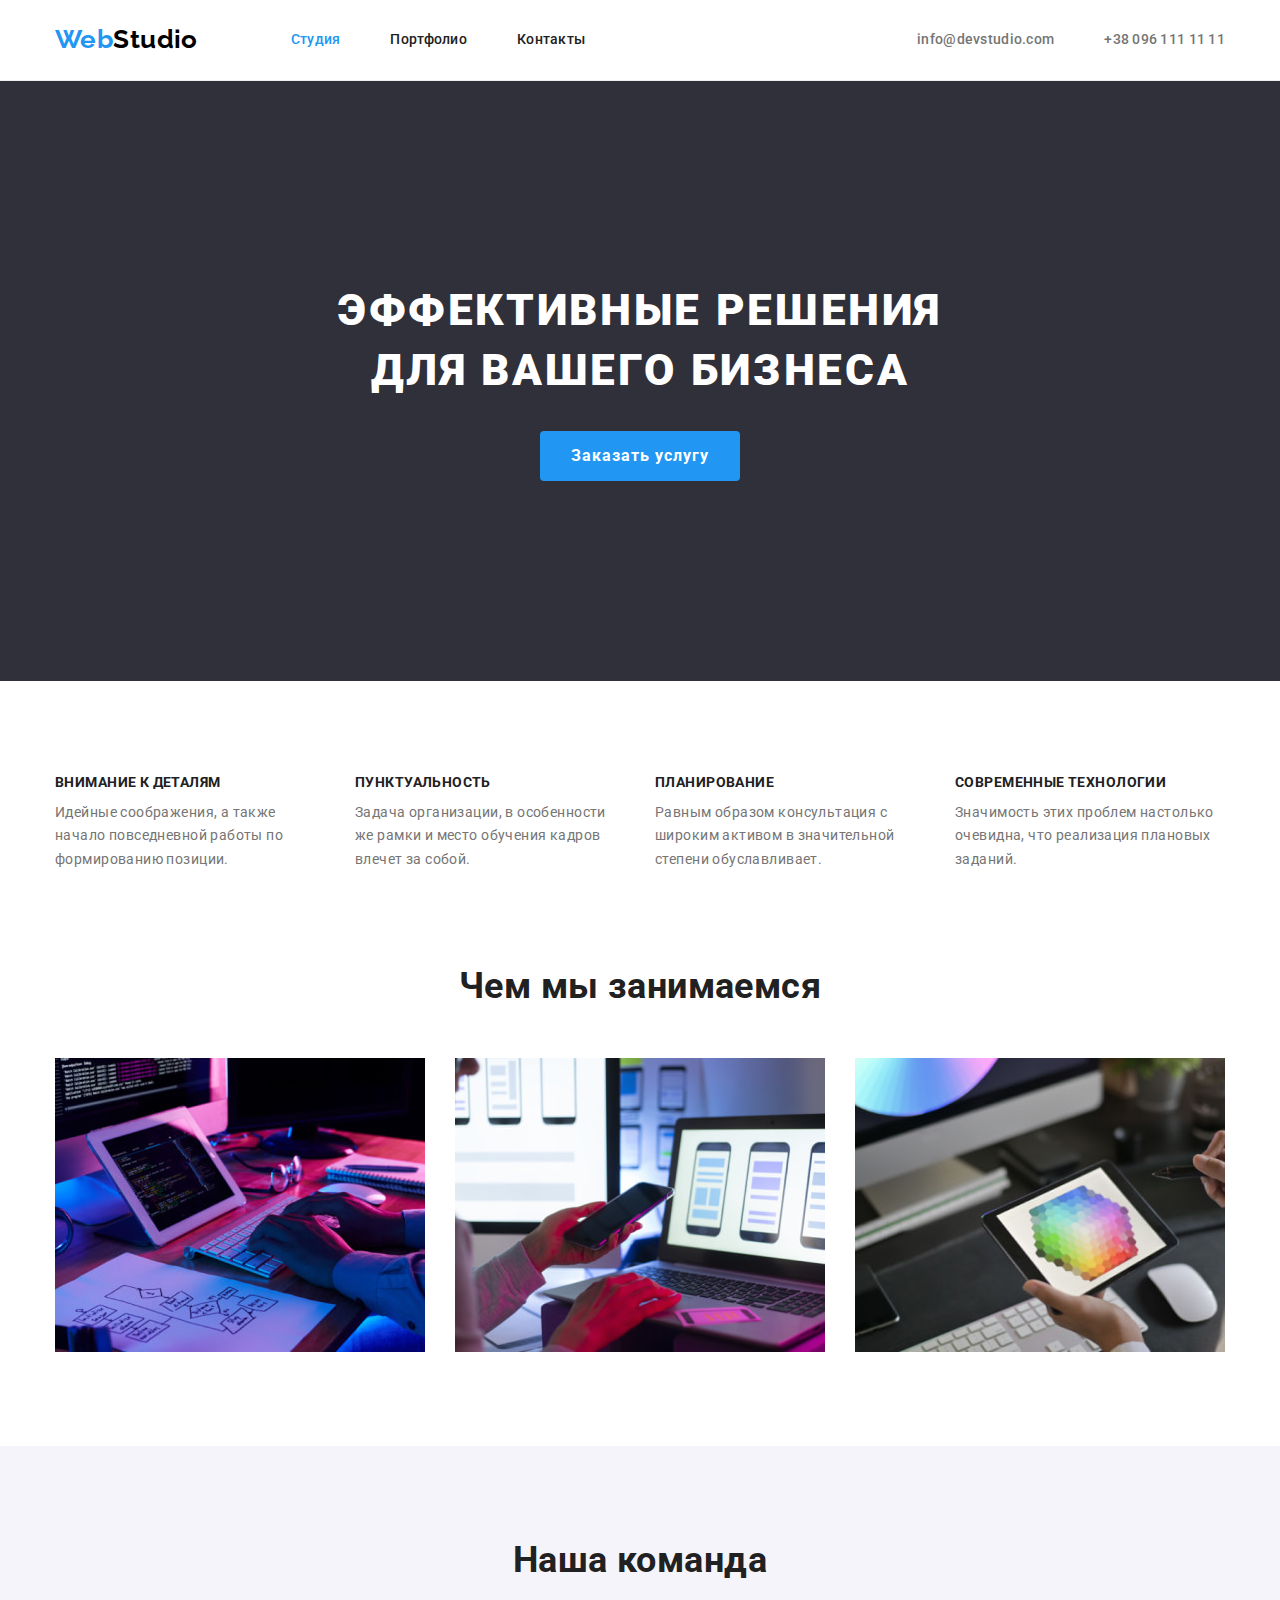
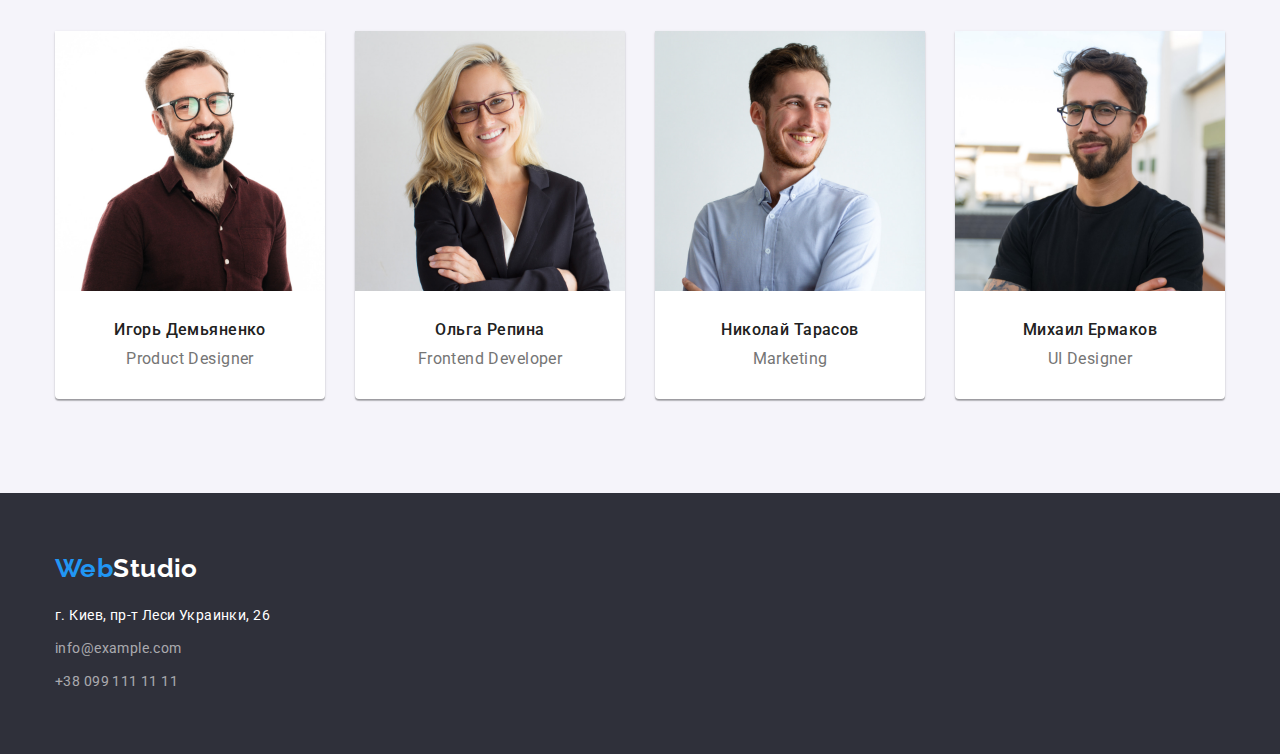
==== index.html @ a1b55a48 "Initial commit" ====
<!DOCTYPE html>
<html lang="ru">

<head>
    <meta charset="UTF-8">
    <meta http-equiv="X-UA-Compatible" content="IE=edge">
    <meta name="viewport" content="width=device-width, initial-scale=1.0">
    <title>Студия</title>
    <link rel="preconnect" href="https://fonts.googleapis.com">
    <link rel="preconnect" href="https://fonts.gstatic.com" crossorigin>
    <link
        href="https://fonts.googleapis.com/css2?family=Raleway:wght@700&family=Roboto:wght@400;500;700;900&display=swap"
        rel="stylesheet">
    <link rel="stylesheet" href="https://cdn.jsdelivr.net/npm/modern-normalize@1.1.0/modern-normalize.min.css">
    <link rel="stylesheet" href="./css/styles.css">
</head>

<body>
    <!-- Шапка сайта  -->
    <header class="header">
        <div class="container main-nav">
            <a class="logo logo-header" href="./index.html">Web<span class="logo-item-header">Studio</span></a>
            <nav class="nav-header">
                <ul class="nav-list list">
                    <li class="nav-item">
                        <a class="current-link" href="./index.html">Студия</a>
                    </li>
                    <li class="nav-item">
                        <a class="nav-link" href="./portfolio.html">Портфолио</a>
                    </li>
                    <li class="nav-item">
                        <a class="nav-link" href="#contacts">Контакты</a>
                    </li>
                </ul>
            </nav>
            <ul class="nav-list-contacts list">
                <li class="nav-item-contacts">
                    <a class="nav-link-contacts" href="mailto:info@devstudio.com">info@devstudio.com</a>
                </li>
                <li class="nav-item-contacts">
                    <a class="nav-link-contacts" href="tel:+38096111111">+38 096 111 11 11</a>
                </li>
            </ul>
        </div>
    </header>
    <!-- Уникальный контент -->
    <main>
        <!-- Секция Герой -->
        <section class="hero-section">
            <div class="hero">
                <h1 class="hero-title">Эффективные решения для вашего бизнеса</h1>
                <button class="hero-btn" type="button">Заказать услугу</button>
            </div>
        </section>
        <!-- Секция Наши преимущества -->
        <section class="benefits section">
            <div class="container">
                <h2 class="visually-hidden">Наши преимущества</h2>
                <ul class="benefits-list list">
                    <li class="benefits-item">
                        <h3 class="subtitle-benefits">Внимание к деталям</h3>
                        <p class="benefits-txt">Идейные соображения, а также начало повседневной работы по формированию
                            позиции.</p>
                    </li>
                    <li class="benefits-item">
                        <h3 class="subtitle-benefits">Пунктуальность</h3>
                        <p class="benefits-txt">Задача организации, в особенности же рамки и место обучения кадров
                            влечет за собой.</p>
                    </li>
                    <li class="benefits-item">
                        <h3 class="subtitle-benefits">Планирование</h3>
                        <p class="benefits-txt">Равным образом консультация с широким активом в значительной степени
                            обуславливает.</p>
                    </li>
                    <li class="benefits-item">
                        <h3 class="subtitle-benefits">Современные технологии</h3>
                        <p class="benefits-txt">Значимость этих проблем настолько очевидна, что реализация плановых
                            заданий.</p>
                    </li>
                </ul>
            </div>
        </section>
        <!-- Секция Род деятельности -->
        <section class="space section">
            <div class="container">
                <h2 class="space-title">Чем мы занимаемся</h2>
                <ul class="space-list list">
                    <li class="space-item">
                        <img class="space-img" src="./images/work/picture-1.jpg" alt="Рабочая атмосфера.Вариант 1"
                            width="370" height="294">
                    </li>
                    <li class="space-item">
                        <img class="space-img" src="./images/work/picture-2.jpg" alt="Рабочая атмосфера.Вариант 2"
                            width="370" height="294">
                    </li>
                    <li class="space-item">
                        <img class="space-img" src="./images/work/picture-3.jpg" alt="Рабочая атмосфера.Вариант 3"
                            width="370" height="294">
                    </li>
                </ul>
            </div>
        </section>
        <!-- Секция Наша команда -->
        <section class="team section">
            <div class="container">
                <h2 class="team-title">Наша команда</h2>
                <ul class="team-list list">
                    <li class="team-item">
                        <img class="team-img" src="./images/team/team-1.jpg" alt="фото Игоря Демьяненко" width="270"
                            height="260">
                        <div class="team-content">
                            <h3 class="subtitle-team">Игорь Демьяненко</h3>
                            <p class="team-txt">Product Designer</p>
                        </div>
                    </li>
                    <li class="team-item">
                        <img class="team-img" src="./images/team/team-2.jpg" alt="фото Ольги Репина" width="270"
                            height="260">
                        <div class="team-content">
                            <h3 class="subtitle-team">Ольга Репина</h3>
                            <p class="team-txt">Frontend Developer</p>
                        </div>
                    </li>
                    <li class="team-item">
                        <img class="team-img" src="./images/team/team-3.jpg" alt="фото Николая Тарасова" width="270"
                            height="260">
                        <div class="team-content">
                            <h3 class="subtitle-team">Николай Тарасов</h3>
                            <p class="team-txt">Marketing</p>
                        </div>
                    </li>
                    <li class="team-item">
                        <img class="team-img" src="./images/team/team-4.jpg" alt="фото Михаила Ермакова" width="270"
                            height="260">
                        <div class="team-content">
                            <h3 class="subtitle-team">Михаил Ермаков</h3>
                            <p class="team-txt">UI Designer</p>
                        </div>
                    </li>
                </ul>
            </div>
        </section>
    </main>
    <!-- Подвал сайта (контакты) -->
    <footer class="footer">
        <div class="container">
            <a class="logo logo-footer" href="./index.html">Web<span class="logo-item-footer">Studio</span></a>
            <address class="loc" id="contacts">
                г. Киев, пр-т Леси Украинки, 26
                <ul class="contacts-list list">
                    <li class="contacts-item">
                        <a class="contacts-link" href="mailto:info@example.com">info@example.com</a>
                    </li>
                    <li class="contacts-item">
                        <a class="contacts-link" href="tel:+380991111111">+38 099 111 11 11</a>
                    </li>
                </ul>
            </address>
        </div>
    </footer>
</body>

</html>
---- css/styles.css ----
:root {
  /* Основные шрифты */
  --main-font: "Roboto", sans-serif;
  --secondary-font: "Raleway", sans-serif;
  /* Светлая тема текста */
  --primary-text-color: #212121;
  --secondary-text-color: #757575;
  --accent-color: #2196f3;
  /* Темная тема текста */
  --primary-text-darktheme: #fff;
  /* Светлая тема фона */
  --primary-light-bg: #fff;
  --secondary-light-bg: #f5f4fa;
  /* Темная тема фона */
  --primary-dark-bg: #2f303a;
}

/* Utilities */
.list {
  padding-left: 0;
  list-style-type: none;
}
h1,
h2,
h3,
h4,
h5,
h6,
p,
ul {
  margin-top: 0;
  margin-bottom: 0;
}
img {
  display: block;
}

body {
  font-family: var(--main-font);
  font-size: 14px;
  line-height: 1.14;
  letter-spacing: 0.03em;

  color: var(--primary-text-color);
}

.container {
  width: 1200px;
  margin: 0 auto;
  padding: 0 15px;
}

.section {
  padding-top: 94px;
  padding-bottom: 94px;
}

/* Header */
.header {
  border-bottom: 1px solid #ececec;
  background-color: var(--primary-light-bg);
}

/* Main nav */
.main-nav {
  display: flex;
  align-items: center;
}
.logo-header {
  padding-top: 24px;
  padding-bottom: 25px;
}
.logo {
  font-family: var(--secondary-font);
  font-weight: 700;
  font-size: 26px;
  line-height: 1.19;
  text-decoration: none;

  color: #2196f3;
}
.logo-item-header {
  color: #000000;
}
.logo-item-footer {
  color: var(--primary-text-darktheme);
}
.nav-list {
  display: flex;
}
.nav-header {
  margin-left: 93px;
}
.nav-list .nav-item:not(:last-child) {
  margin-right: 50px;
}
.current-link {
  display: block;
  padding-top: 32px;
  padding-bottom: 32px;

  font-weight: 500;
  letter-spacing: 0.02em;
  color: var(--accent-color);
  text-decoration: none;
}
.nav-link {
  display: block;
  padding-top: 32px;
  padding-bottom: 32px;

  font-weight: 500;
  letter-spacing: 0.02em;
  text-decoration: none;

  color: var(--primary-text-color);
}
.nav-link:hover,
.nav-link:focus {
  color: var(--accent-color);
}
.nav-list-contacts {
  display: flex;
  margin-left: auto;
}
.nav-list-contacts .nav-item-contacts + .nav-item-contacts {
  margin-left: 50px;
}

.nav-link-contacts {
  display: flex;
  padding-top: 32px;
  padding-bottom: 32px;

  font-weight: 500;
  font-size: 14px;
  line-height: 1.14;
  letter-spacing: 0.02em;
  text-decoration: none;

  color: var(--secondary-text-color);
}
.nav-link-contacts:hover,
.nav-link-contacts:focus {
  color: var(--accent-color);
}

/* Hero */
.hero-section {
  text-align: center;
  background-color: var(--primary-dark-bg);
  padding: 200px 0;
}
.hero-title {
  max-width: 696px;
  margin-left: auto;
  margin-right: auto;
  margin-bottom: 30px;

  font-weight: 900;
  font-size: 44px;
  line-height: 1.36;
  letter-spacing: 0.06em;
  text-transform: uppercase;

  color: var(--primary-text-darktheme);
}
.hero-btn {
  display: inline-block;
  width: 200px;
  height: 50px;
  border-radius: 4px;
  border: none;

  font-weight: 700;
  font-size: 16px;
  line-height: 1.87;
  align-items: center;
  text-align: center;
  letter-spacing: 0.06em;
  cursor: pointer;

  color: var(--primary-text-darktheme);
  background-color: var(--accent-color);
}
.hero-btn:hover {
  background-color: #188ce8;
}
.visually-hidden {
  position: absolute;
  white-space: nowrap;
  width: 1px;
  height: 1px;
  overflow: hidden;
  border: 0;
  padding: 0;
  clip: rect(0 0 0 0);
  clip-path: inset(50%);
  margin: -1px;
}

/* Main index.html */
.benefits {
  padding-bottom: 0;
}
.benefits-list {
  display: flex;
}
.subtitle-benefits {
  margin-bottom: 10px;

  font-weight: 700;
  font-size: 14px;
  line-height: 1.14;
  text-transform: uppercase;
}
.benefits-item {
  max-width: 270px;
}
.benefits-item:not(:last-child) {
  margin-right: 30px;
}

.benefits-txt {
  line-height: 1.7;
  color: var(--secondary-text-color);
}

/* Team */
.team {
  background-color: var(--secondary-light-bg);
}
.space-list {
  display: flex;
}
.space-list .space-item:not(:last-child) {
  margin-right: 30px;
}
.space-title,
.team-title {
  margin-bottom: 50px;

  font-weight: 700;
  font-size: 36px;
  line-height: 1.16;
  text-align: center;
}
.team-list {
  display: flex;
}
.team-item {
  background: var(--primary-light-bg);
  box-shadow: 0px 1px 3px rgba(0, 0, 0, 0.12), 0px 1px 1px rgba(0, 0, 0, 0.14),
    0px 2px 1px rgba(0, 0, 0, 0.2);
  border-radius: 0px 0px 4px 4px;
}
.team-list .team-item:not(:last-child) {
  margin-right: 30px;
}
.team-content {
  padding: 30px 0;
}
.subtitle-team {
  margin-bottom: 10px;

  font-weight: 500;
  font-size: 16px;
  line-height: 1.18;
  text-align: center;
}
.team-txt {
  font-size: 16px;
  line-height: 1.18;
  text-align: center;

  color: var(--secondary-text-color);
}

/* Main portfolio.html */
.portfolio {
  display: flex;
}
.filter-list {
  display: flex;
  justify-content: center;
  margin-bottom: 50px;
}
.filter-item:not(:last-child) {
  margin-right: 8px;
}
.filter-btn {
  padding: 6px 22px 6px 22px;
  border-radius: 4px;
  border: none;

  font-weight: 500;
  font-size: 16px;
  line-height: 1.62;
  text-align: center;
  cursor: pointer;

  color: var(--primary-text-color);
  background-color: var(--secondary-light-bg);
}
.filter-btn:hover,
.filter-btn:focus {
  color: var(--primary-text-darktheme);
  background-color: var(--accent-color);
}
.portfolio-list {
  display: flex;
  flex-wrap: wrap;
  margin-right: -30px;
  margin-bottom: -30px;
}
.portfolio-item {
  width: calc((100% - 90px) / 3);
  margin-right: 30px;
  margin-bottom: 30px;
}
.portfolio-img {
  max-width: 100%;
}
.portfolio-content {
  padding: 20px 24px;
  background: #ffffff;
  border: 1px solid #eeeeee;
  border-top: 0;
}

.portfolio-link {
  text-decoration: none;
  color: var(--primary-text-color);
}
.portfolio-subtitle {
  margin-bottom: 4px;

  font-weight: 700;
  font-size: 18px;
  line-height: 2;
  letter-spacing: 0.06em;
}
.portfolio-txt {
  font-size: 16px;
  line-height: 1.87;
  letter-spacing: 0.03em;

  color: var(--secondary-text-color);
}

/* Footer */
.footer {
  background-color: var(--primary-dark-bg);
  display: flex;
  padding-top: 60px;
  padding-bottom: 60px;
}
.logo-footer {
  display: inline-block;
}
.loc {
  margin-top: 20px;
  line-height: 1.7;
  font-style: normal;

  color: var(--primary-text-darktheme);
}
.contacts-list {
  margin-top: 9px;
}
.contacts-list .contacts-item + .contacts-item {
  margin-top: 9px;
}

.contacts-link {
  text-decoration: none;
  font-style: normal;

  color: rgba(255, 255, 255, 0.6);
}
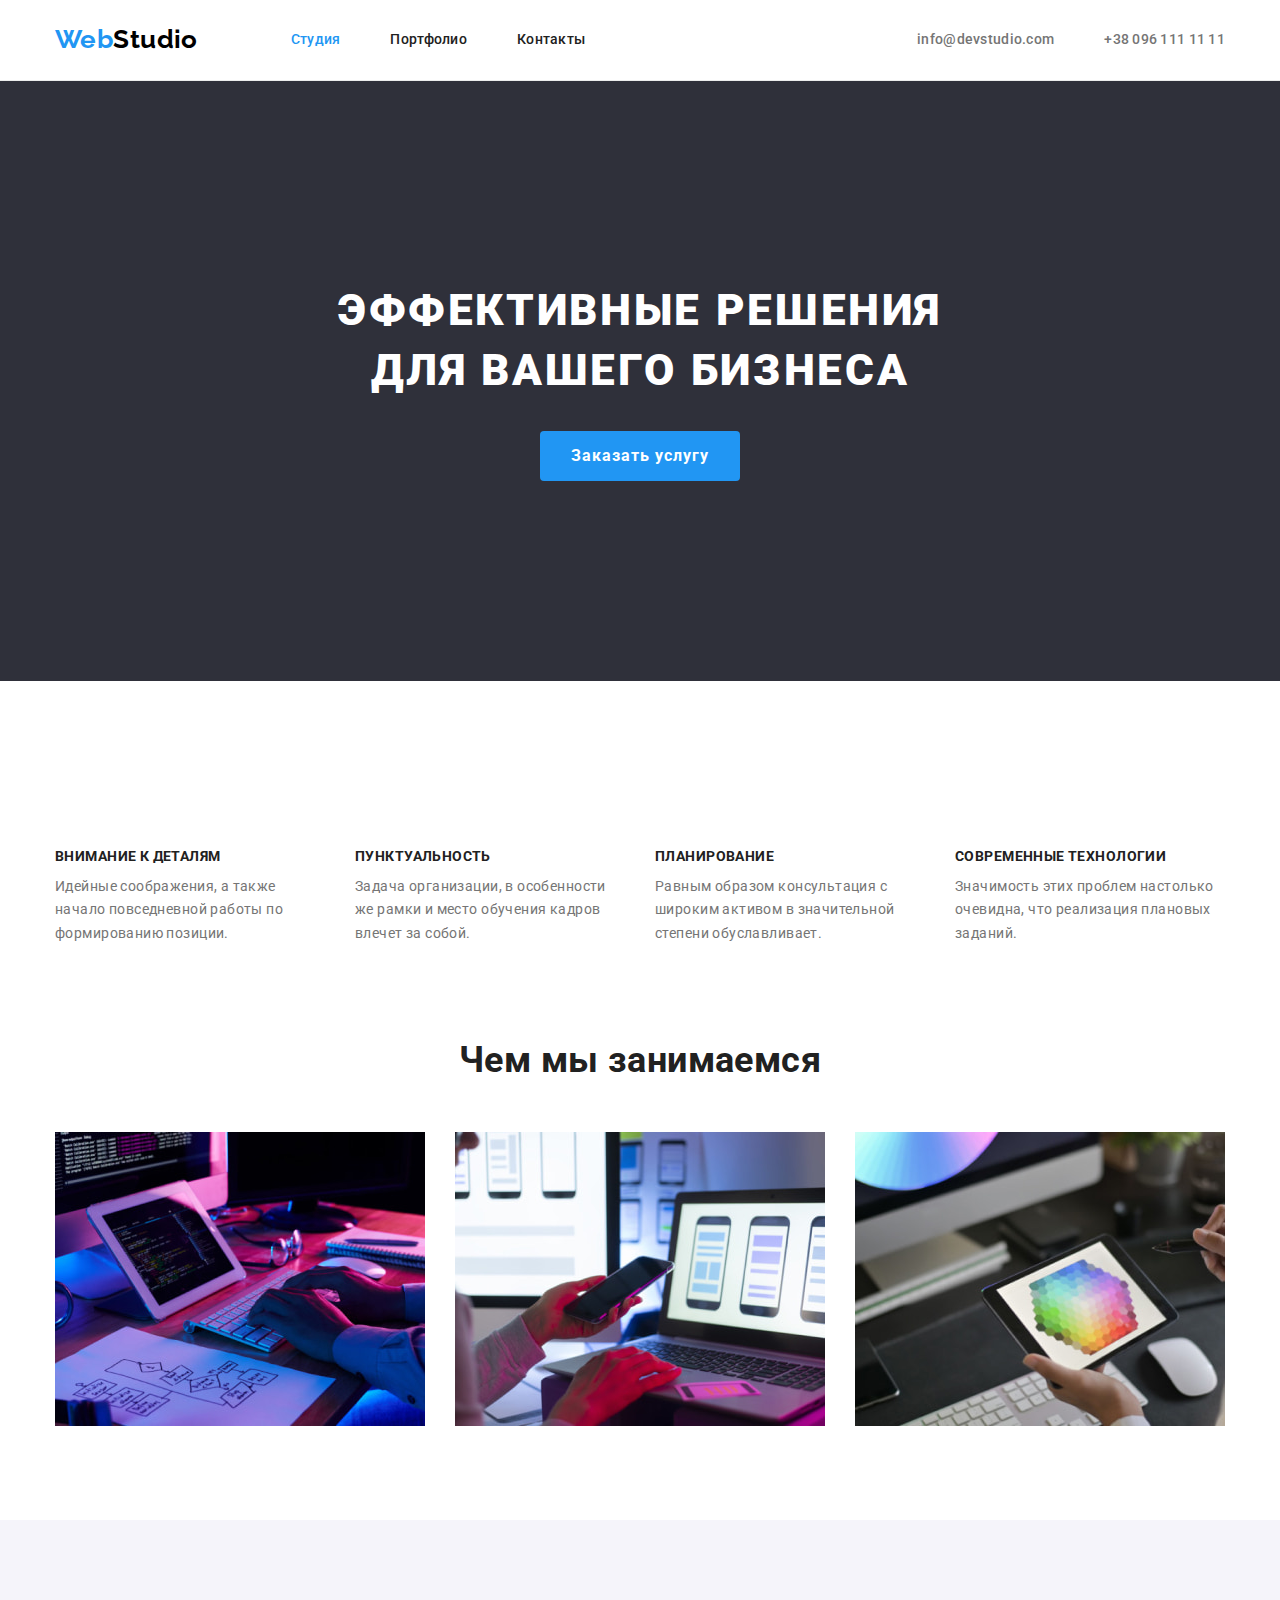
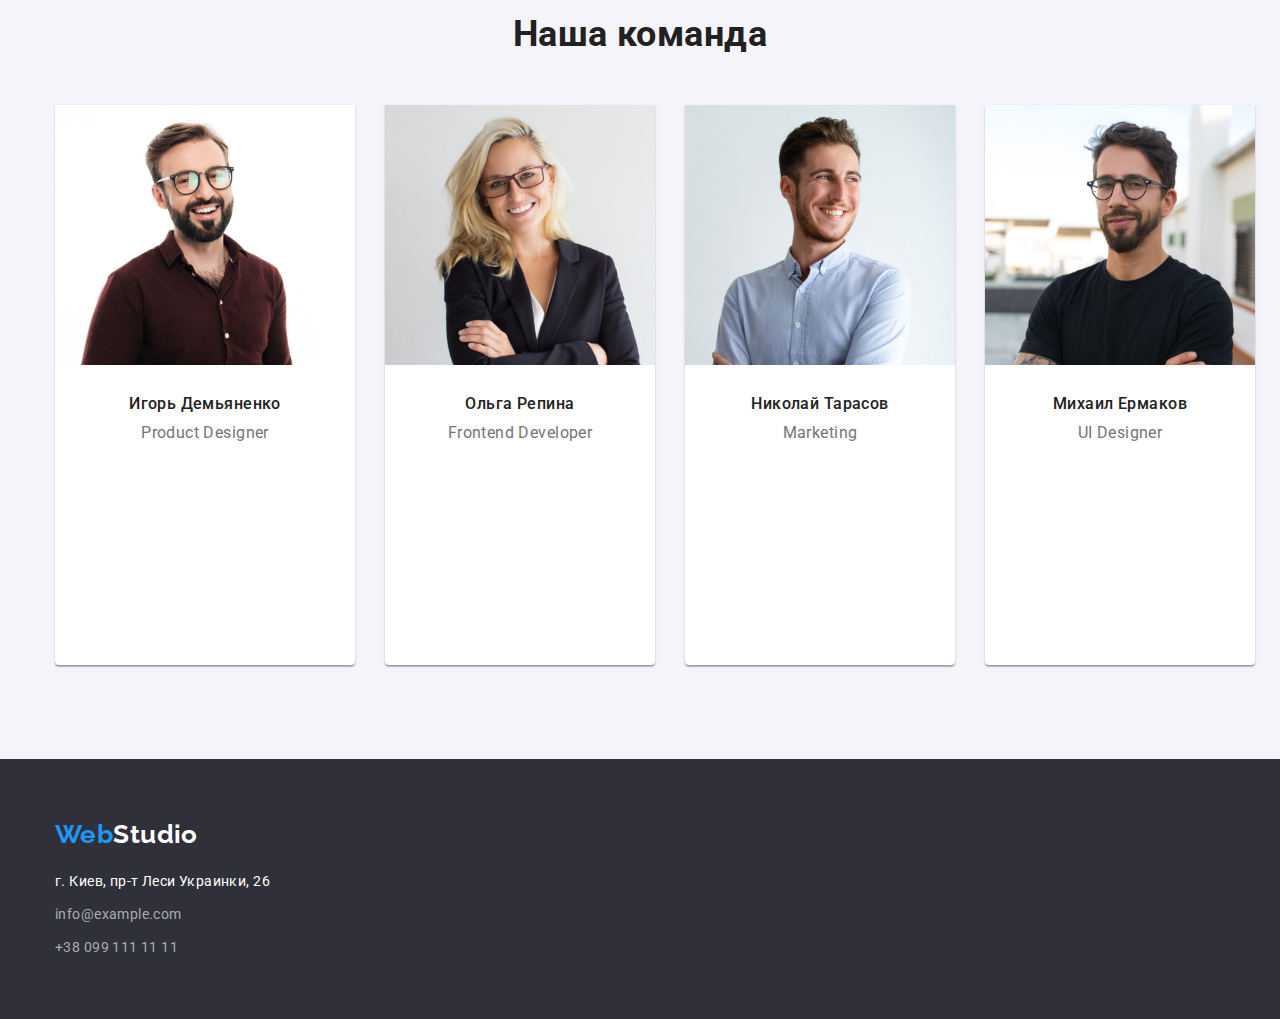
==== commit 5c771543: "Update index.html" ====
--- a/index.html
+++ b/index.html
@@ -58,21 +58,41 @@
                 <h2 class="visually-hidden">Наши преимущества</h2>
                 <ul class="benefits-list list">
                     <li class="benefits-item">
+                        <div class="icons">
+                            <svg class="benefits-icon" width="70" height="70">
+                                <use href="./images/icons.svg#antenna"></use>
+                            </svg>
+                        </div>
                         <h3 class="subtitle-benefits">Внимание к деталям</h3>
                         <p class="benefits-txt">Идейные соображения, а также начало повседневной работы по формированию
                             позиции.</p>
                     </li>
                     <li class="benefits-item">
+                        <div class="icons">
+                            <svg class="benefits-icon" width="70" height="70">
+                                <use href="./images/icons.svg#clock"></use>
+                            </svg>
+                        </div>
                         <h3 class="subtitle-benefits">Пунктуальность</h3>
                         <p class="benefits-txt">Задача организации, в особенности же рамки и место обучения кадров
                             влечет за собой.</p>
                     </li>
                     <li class="benefits-item">
+                        <div class="icons">
+                            <svg class="benefits-icon" width="70" height="70">
+                                <use href="./images/icons.svg#diagram"></use>
+                            </svg>
+                        </div>
                         <h3 class="subtitle-benefits">Планирование</h3>
                         <p class="benefits-txt">Равным образом консультация с широким активом в значительной степени
                             обуславливает.</p>
                     </li>
                     <li class="benefits-item">
+                        <div class="icons">
+                            <svg class="benefits-icon" width="70" height="70">
+                                <use href="./images/icons.svg#astronaut"></use>
+                            </svg>
+                        </div>
                         <h3 class="subtitle-benefits">Современные технологии</h3>
                         <p class="benefits-txt">Значимость этих проблем настолько очевидна, что реализация плановых
                             заданий.</p>
@@ -111,6 +131,32 @@
                         <div class="team-content">
                             <h3 class="subtitle-team">Игорь Демьяненко</h3>
                             <p class="team-txt">Product Designer</p>
+                            <ul class="team-icons-list list">
+                                <li class="team-item-icons">
+                                    <a href="" aria-label="Instagram">
+                                    <svg class="team-icons" widht="44" height="44">
+                                        <use href="./images/icons.svg#instagram"></use>
+                                    </svg></a>
+                                </li>
+                                <li>
+                                    <a href="" aria-label="Twitter">
+                                    <svg class="team-icons" widht="44" height="44">
+                                        <use href="./images/icons.svg#twitter"></use>
+                                    </svg></a>
+                                </li>
+                                <li>
+                                    <a href="" aria-label="Facebook">
+                                    <svg class="team-icons" widht="44" height="44">
+                                        <use href="./images/icons.svg#facebook"></use>
+                                    </svg></a>
+                                </li>
+                                <li>
+                                    <a href="" aria-label="LindedIn">
+                                    <svg class="team-icons" widht="44" height="44">
+                                        <use href="./images/icons.svg#linkedin"></use>
+                                    </svg></a>
+                                </li>
+                            </ul>
                         </div>
                     </li>
                     <li class="team-item">
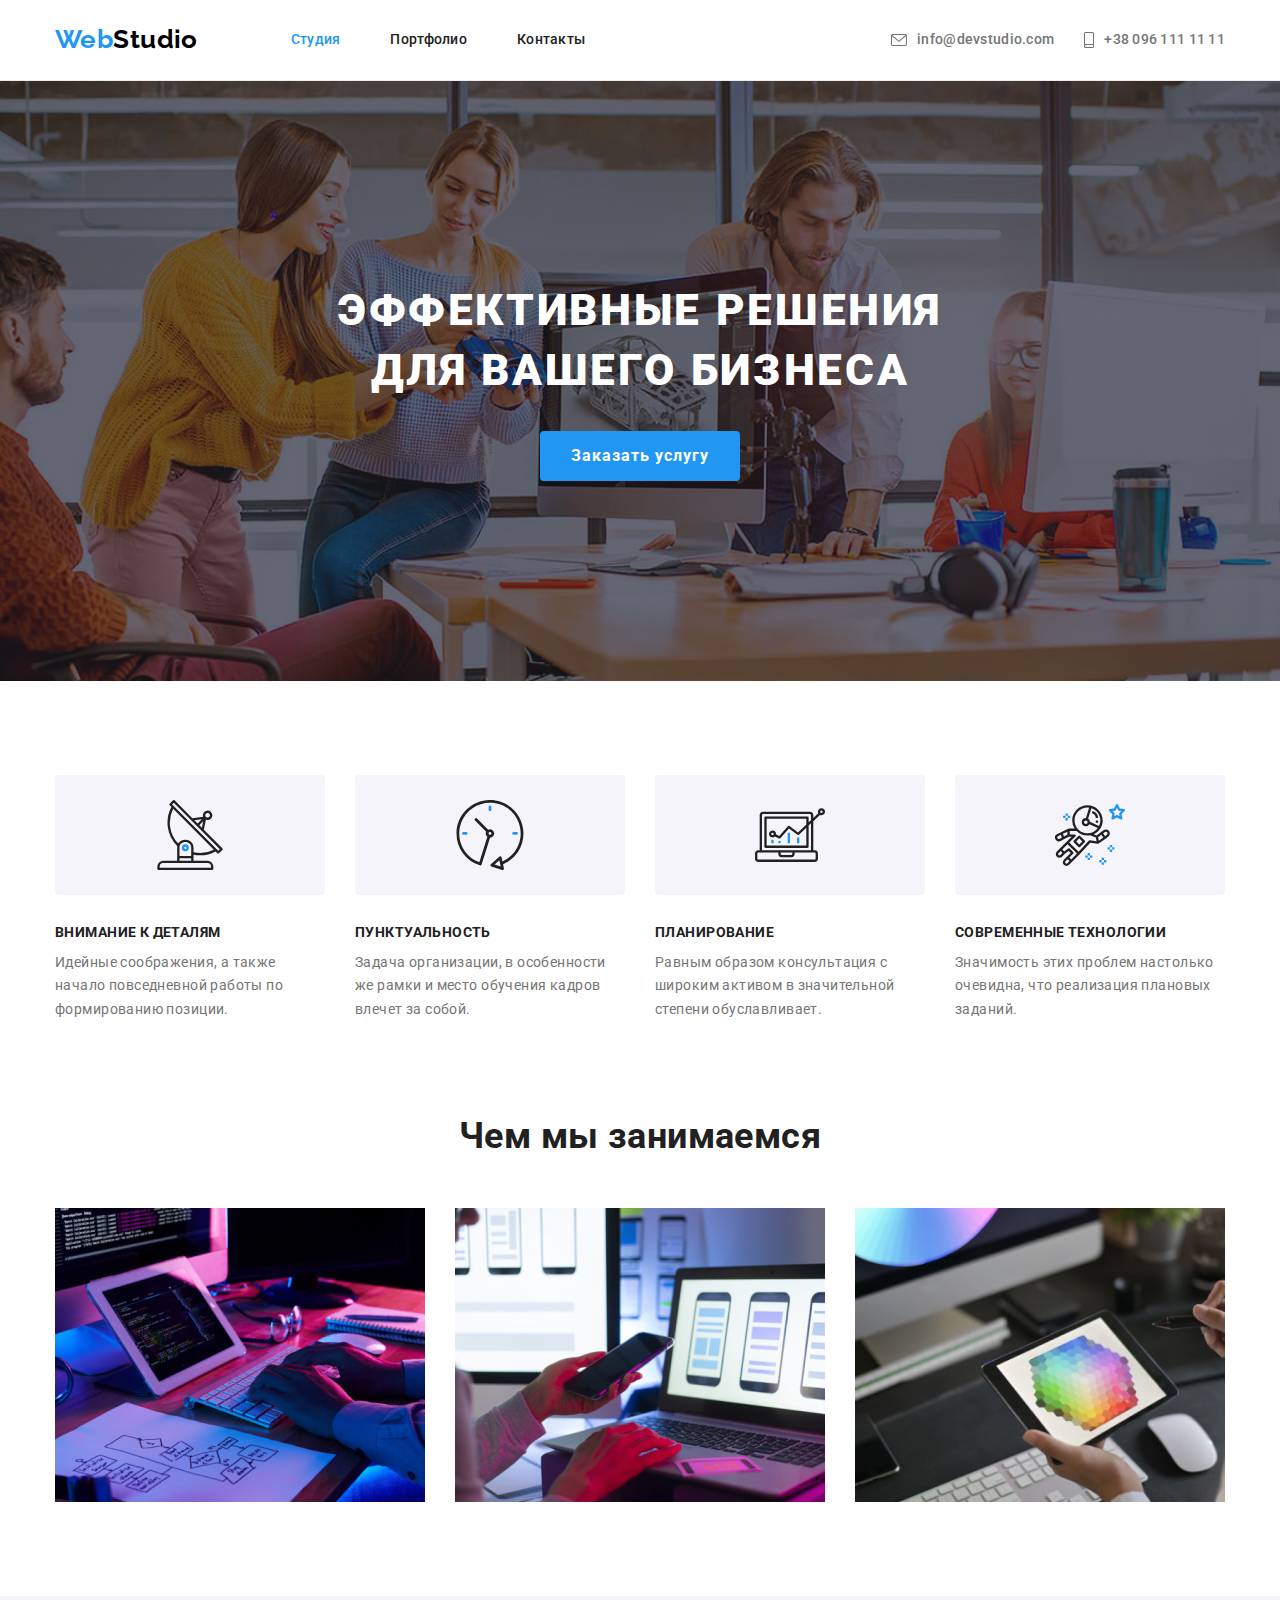
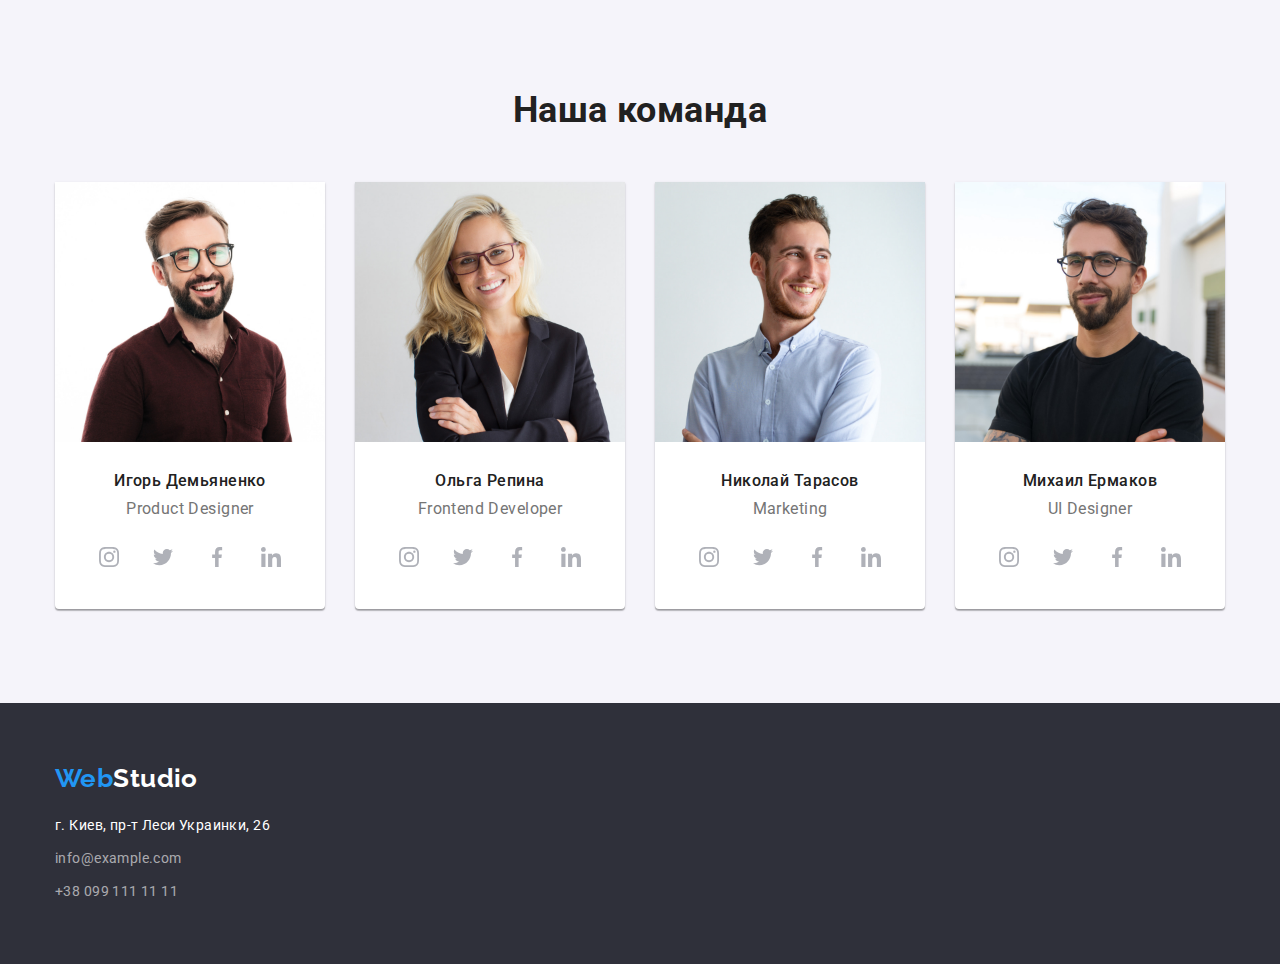
==== commit cc4f674e: "Update index.html" ====
--- a/index.html
+++ b/index.html
@@ -35,10 +35,20 @@
             </nav>
             <ul class="nav-list-contacts list">
                 <li class="nav-item-contacts">
-                    <a class="nav-link-contacts" href="mailto:info@devstudio.com">info@devstudio.com</a>
+                    <a class="nav-icon-link" href="mailto:info@devstudio.com">
+                        <svg class="nav-icon" width="16" height="12">
+                            <use href="./images/icons.svg#envelope"></use>
+                        </svg>
+                        <a class="nav-link-contacts" href="mailto:info@devstudio.com">info@devstudio.com</a>
+                    </a>
                 </li>
                 <li class="nav-item-contacts">
+                    <a class="nav-icon-link" href="tel:+38096111111">
+                        <svg class="nav-icon" width="10" height="16">
+                            <use href="./images/icons.svg#smartphone"></use>
+                        </svg>
                     <a class="nav-link-contacts" href="tel:+38096111111">+38 096 111 11 11</a>
+                    </a>
                 </li>
             </ul>
         </div>
@@ -46,7 +56,7 @@
     <!-- Уникальный контент -->
     <main>
         <!-- Секция Герой -->
-        <section class="hero-section">
+        <section class="hero-section hero-overlay">
             <div class="hero">
                 <h1 class="hero-title">Эффективные решения для вашего бизнеса</h1>
                 <button class="hero-btn" type="button">Заказать услугу</button>
@@ -131,28 +141,28 @@
                         <div class="team-content">
                             <h3 class="subtitle-team">Игорь Демьяненко</h3>
                             <p class="team-txt">Product Designer</p>
-                            <ul class="team-icons-list list">
-                                <li class="team-item-icons">
-                                    <a href="" aria-label="Instagram">
-                                    <svg class="team-icons" widht="44" height="44">
-                                        <use href="./images/icons.svg#instagram"></use>
-                                    </svg></a>
-                                </li>
-                                <li>
-                                    <a href="" aria-label="Twitter">
-                                    <svg class="team-icons" widht="44" height="44">
-                                        <use href="./images/icons.svg#twitter"></use>
-                                    </svg></a>
-                                </li>
-                                <li>
-                                    <a href="" aria-label="Facebook">
-                                    <svg class="team-icons" widht="44" height="44">
-                                        <use href="./images/icons.svg#facebook"></use>
-                                    </svg></a>
-                                </li>
-                                <li>
-                                    <a href="" aria-label="LindedIn">
-                                    <svg class="team-icons" widht="44" height="44">
+                            <ul class="solials-list list">
+                                <li class="solials-item">
+                                    <a class="solials-link solials-link-instagram" href="">
+                                    <svg class="solials-icons" widht="20" height="20">
+                                        <use href="./images/icons.svg#instagram"></use>
+                                    </svg></a>
+                                </li>
+                                <li class="solials-item">
+                                    <a class="solials-link solials-link-twitter" href="" aria-label="Twitter">
+                                    <svg class="solials-icons" widht="20" height="20">
+                                        <use href="./images/icons.svg#twitter"></use>
+                                    </svg></a>
+                                </li>
+                                <li class="solials-item">
+                                    <a class="solials-link solials-link-facebook" href="" aria-label="Facebook">
+                                    <svg class="solials-icons" widht="20" height="20">
+                                        <use href="./images/icons.svg#facebook"></use>
+                                    </svg></a>
+                                </li>
+                                <li class="solials-item">
+                                    <a class="solials-link solials-link-linkedin" href="" aria-label="LindedIn">
+                                    <svg class="solials-icons" widht="20" height="20">
                                         <use href="./images/icons.svg#linkedin"></use>
                                     </svg></a>
                                 </li>
@@ -165,6 +175,32 @@
                         <div class="team-content">
                             <h3 class="subtitle-team">Ольга Репина</h3>
                             <p class="team-txt">Frontend Developer</p>
+                            <ul class="solials-list list">
+                                <li class="solials-item">
+                                    <a class="solials-link solials-link-instagram" href="">
+                                    <svg class="solials-icons" widht="20" height="20">
+                                        <use href="./images/icons.svg#instagram"></use>
+                                    </svg></a>
+                                </li>
+                                <li class="solials-item">
+                                    <a class="solials-link solials-link-twitter" href="" aria-label="Twitter">
+                                    <svg class="solials-icons" widht="20" height="20">
+                                        <use href="./images/icons.svg#twitter"></use>
+                                    </svg></a>
+                                </li>
+                                <li class="solials-item">
+                                    <a class="solials-link solials-link-facebook" href="" aria-label="Facebook">
+                                    <svg class="solials-icons" widht="20" height="20">
+                                        <use href="./images/icons.svg#facebook"></use>
+                                    </svg></a>
+                                </li>
+                                <li class="solials-item">
+                                    <a class="solials-link solials-link-linkedin" href="" aria-label="LindedIn">
+                                    <svg class="solials-icons" widht="20" height="20">
+                                        <use href="./images/icons.svg#linkedin"></use>
+                                    </svg></a>
+                                </li>
+                            </ul>
                         </div>
                     </li>
                     <li class="team-item">
@@ -173,6 +209,32 @@
                         <div class="team-content">
                             <h3 class="subtitle-team">Николай Тарасов</h3>
                             <p class="team-txt">Marketing</p>
+                            <ul class="solials-list list">
+                                <li class="solials-item">
+                                    <a class="solials-link solials-link-instagram" href="">
+                                    <svg class="solials-icons" widht="20" height="20">
+                                        <use href="./images/icons.svg#instagram"></use>
+                                    </svg></a>
+                                </li>
+                                <li class="solials-item">
+                                    <a class="solials-link solials-link-twitter" href="" aria-label="Twitter">
+                                    <svg class="solials-icons" widht="20" height="20">
+                                        <use href="./images/icons.svg#twitter"></use>
+                                    </svg></a>
+                                </li>
+                                <li class="solials-item">
+                                    <a class="solials-link solials-link-facebook" href="" aria-label="Facebook">
+                                    <svg class="solials-icons" widht="20" height="20">
+                                        <use href="./images/icons.svg#facebook"></use>
+                                    </svg></a>
+                                </li>
+                                <li class="solials-item">
+                                    <a class="solials-link solials-link-linkedin" href="" aria-label="LindedIn">
+                                    <svg class="solials-icons" widht="20" height="20">
+                                        <use href="./images/icons.svg#linkedin"></use>
+                                    </svg></a>
+                                </li>
+                            </ul>
                         </div>
                     </li>
                     <li class="team-item">
@@ -181,6 +243,32 @@
                         <div class="team-content">
                             <h3 class="subtitle-team">Михаил Ермаков</h3>
                             <p class="team-txt">UI Designer</p>
+                            <ul class="solials-list list">
+                                <li class="solials-item">
+                                    <a class="solials-link solials-link-instagram" href="">
+                                    <svg class="solials-icons" widht="20" height="20">
+                                        <use href="./images/icons.svg#instagram"></use>
+                                    </svg></a>
+                                </li>
+                                <li class="solials-item">
+                                    <a class="solials-link solials-link-twitter" href="" aria-label="Twitter">
+                                    <svg class="solials-icons" widht="20" height="20">
+                                        <use href="./images/icons.svg#twitter"></use>
+                                    </svg></a>
+                                </li>
+                                <li class="solials-item">
+                                    <a class="solials-link solials-link-facebook" href="" aria-label="Facebook">
+                                    <svg class="solials-icons" widht="20" height="20">
+                                        <use href="./images/icons.svg#facebook"></use>
+                                    </svg></a>
+                                </li>
+                                <li class="solials-item">
+                                    <a class="solials-link solials-link-linkedin" href="" aria-label="LindedIn">
+                                    <svg class="solials-icons" widht="20" height="20">
+                                        <use href="./images/icons.svg#linkedin"></use>
+                                    </svg></a>
+                                </li>
+                            </ul>   
                         </div>
                     </li>
                 </ul>
--- a/css/styles.css
+++ b/css/styles.css
@@ -91,6 +91,7 @@
 .nav-header {
   margin-left: 93px;
 }
+
 .nav-list .nav-item:not(:last-child) {
   margin-right: 50px;
 }
@@ -122,13 +123,27 @@
 .nav-list-contacts {
   display: flex;
   margin-left: auto;
+  align-items: center;
 }
 .nav-list-contacts .nav-item-contacts + .nav-item-contacts {
-  margin-left: 50px;
-}
-
+  margin-left: 30px;
+}
+.nav-item-contacts {
+  display: flex;
+}
+.nav-icon-link {
+  display: flex;
+  align-items: center;
+  padding-top: 32px;
+  padding-bottom: 32px;
+  color: var(--secondary-text-color);
+}
+.nav-icon-link + .nav-link-contacts {
+  margin-left: 10px;
+}
 .nav-link-contacts {
   display: flex;
+  align-items: center;
   padding-top: 32px;
   padding-bottom: 32px;
 
@@ -140,16 +155,33 @@
 
   color: var(--secondary-text-color);
 }
-.nav-link-contacts:hover,
-.nav-link-contacts:focus {
+.nav-item-contacts:hover .nav-icon-link,
+.nav-item-contacts:focus .nav-icon-link {
   color: var(--accent-color);
+}
+.nav-item-contacts:hover .nav-link-contacts,
+.nav-item-contacts:focus .nav-link-contacts {
+  color: var(--accent-color);
+}
+.nav-icon {
+  fill: currentColor;
 }
 
 /* Hero */
 .hero-section {
   text-align: center;
-  background-color: var(--primary-dark-bg);
+  background-color: #c4c4c4;
   padding: 200px 0;
+}
+.hero-overlay {
+  background-image: linear-gradient(
+      to right,
+      rgba(47, 48, 58, 0.4),
+      rgba(47, 48, 58, 0.4)
+    ),
+    url(../images/hero.jpg);
+  background-repeat: no-repeat;
+  background-position: 50% 50%;
 }
 .hero-title {
   max-width: 696px;
@@ -200,11 +232,33 @@
 }
 
 /* Main index.html */
+
+/* Benefits */
 .benefits {
   padding-bottom: 0;
 }
 .benefits-list {
   display: flex;
+}
+.benefits-item {
+  max-width: 270px;
+}
+.benefits-list .icons {
+  display: flex;
+  align-content: center;
+  justify-content: center;
+  align-items: center;
+  background: #f5f4fa;
+  height: 120px;
+  margin-bottom: 30px;
+
+  border-radius: 4px;
+}
+.benefits-icon {
+  display: block;
+}
+.benefits-item:not(:last-child) {
+  margin-right: 30px;
 }
 .subtitle-benefits {
   margin-bottom: 10px;
@@ -214,13 +268,6 @@
   line-height: 1.14;
   text-transform: uppercase;
 }
-.benefits-item {
-  max-width: 270px;
-}
-.benefits-item:not(:last-child) {
-  margin-right: 30px;
-}
-
 .benefits-txt {
   line-height: 1.7;
   color: var(--secondary-text-color);
@@ -269,11 +316,51 @@
   text-align: center;
 }
 .team-txt {
+  margin-bottom: 16px;
+
   font-size: 16px;
   line-height: 1.18;
   text-align: center;
 
   color: var(--secondary-text-color);
+}
+.solials-list {
+  display: flex;
+  margin-left: 32px;
+  margin-right: 32px;
+}
+
+.solials-list .solials-item:not(:last-child) {
+  margin-right: 10px;
+}
+
+.solials-link {
+  display: flex;
+  justify-content: center;
+  align-items: center;
+  text-align: center;
+
+  width: 44px;
+  height: 44px;
+
+  background-color: var(--primary-light-bg);
+  border-radius: 50%;
+}
+
+.solials-icons {
+  display: inline-block;
+  fill: #afb1b8;
+  width: 20px;
+  height: 20px;
+}
+
+.solials-link:hover .solials-icons,
+.solials-link:focus .solials-icons {
+  fill: #fff;
+}
+.solials-link:hover,
+.solials-link:focus {
+  background-color: var(--accent-color);
 }
 
 /* Main portfolio.html */
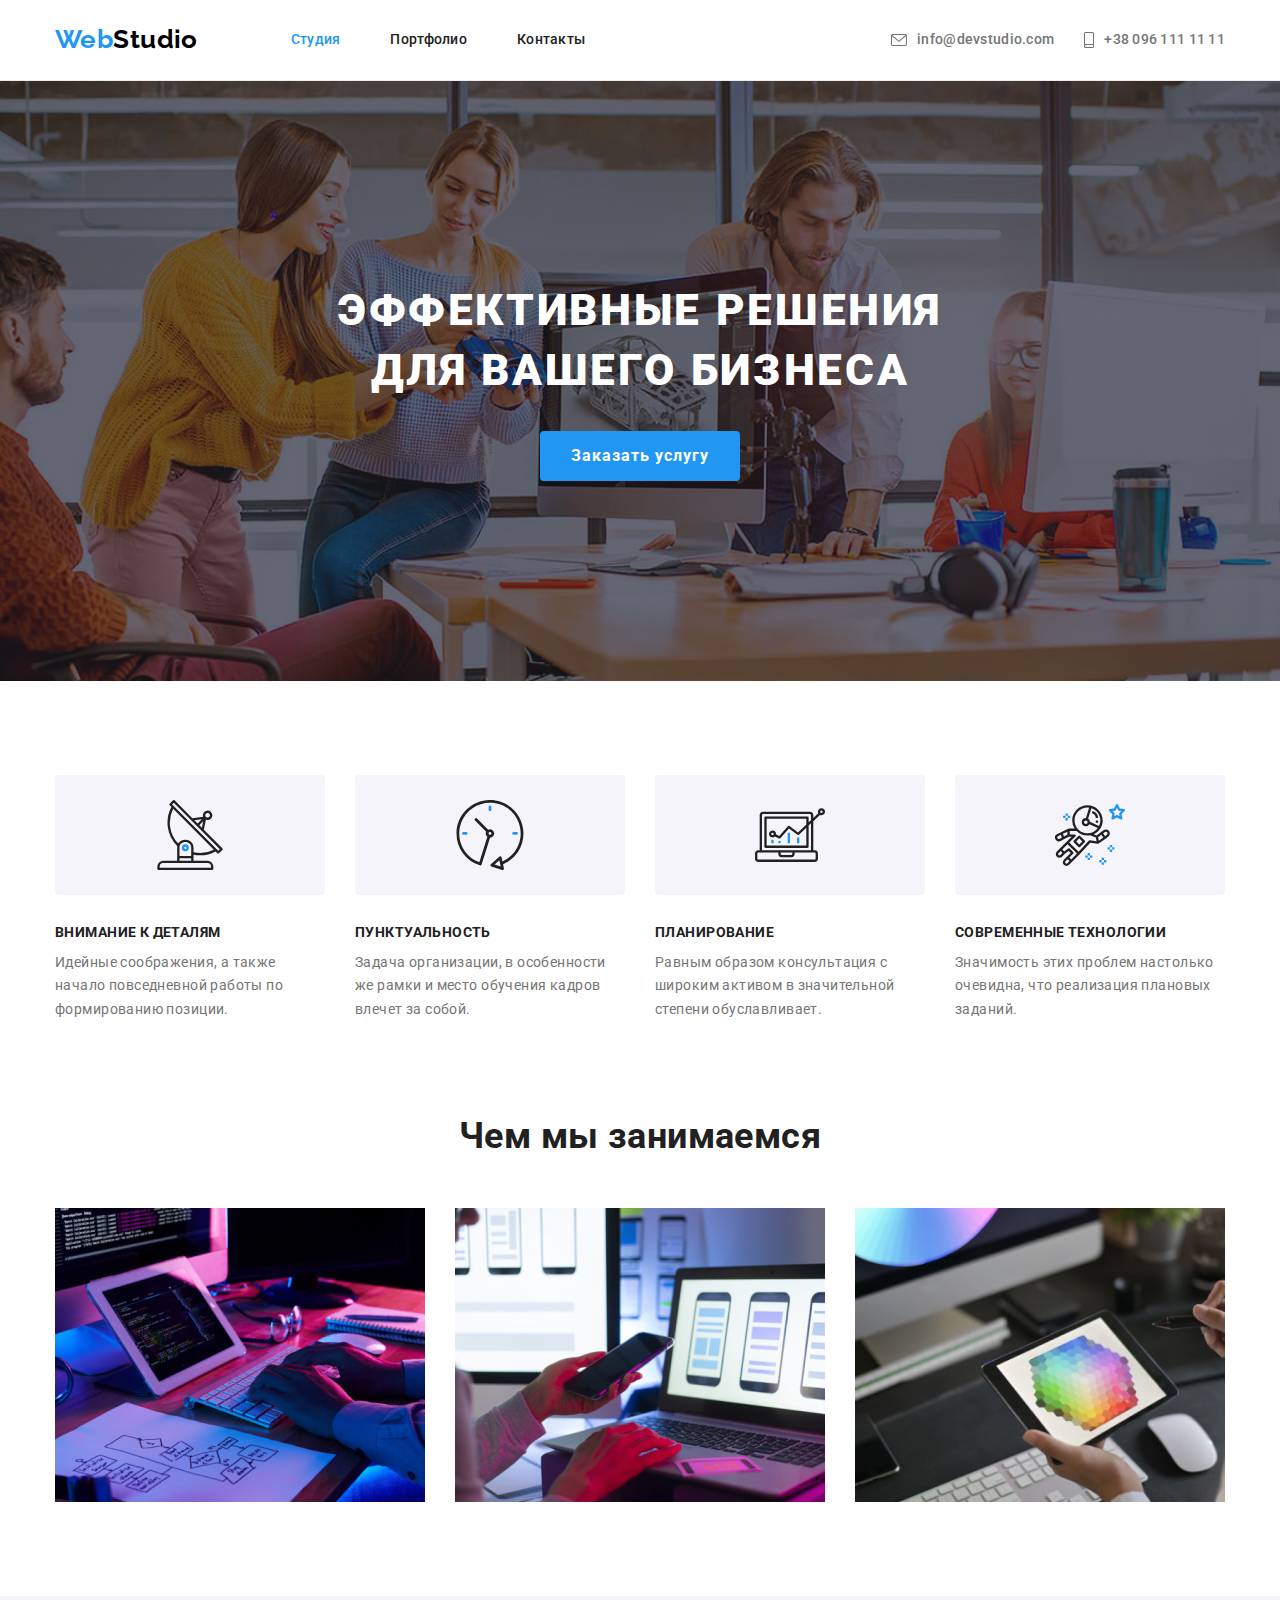
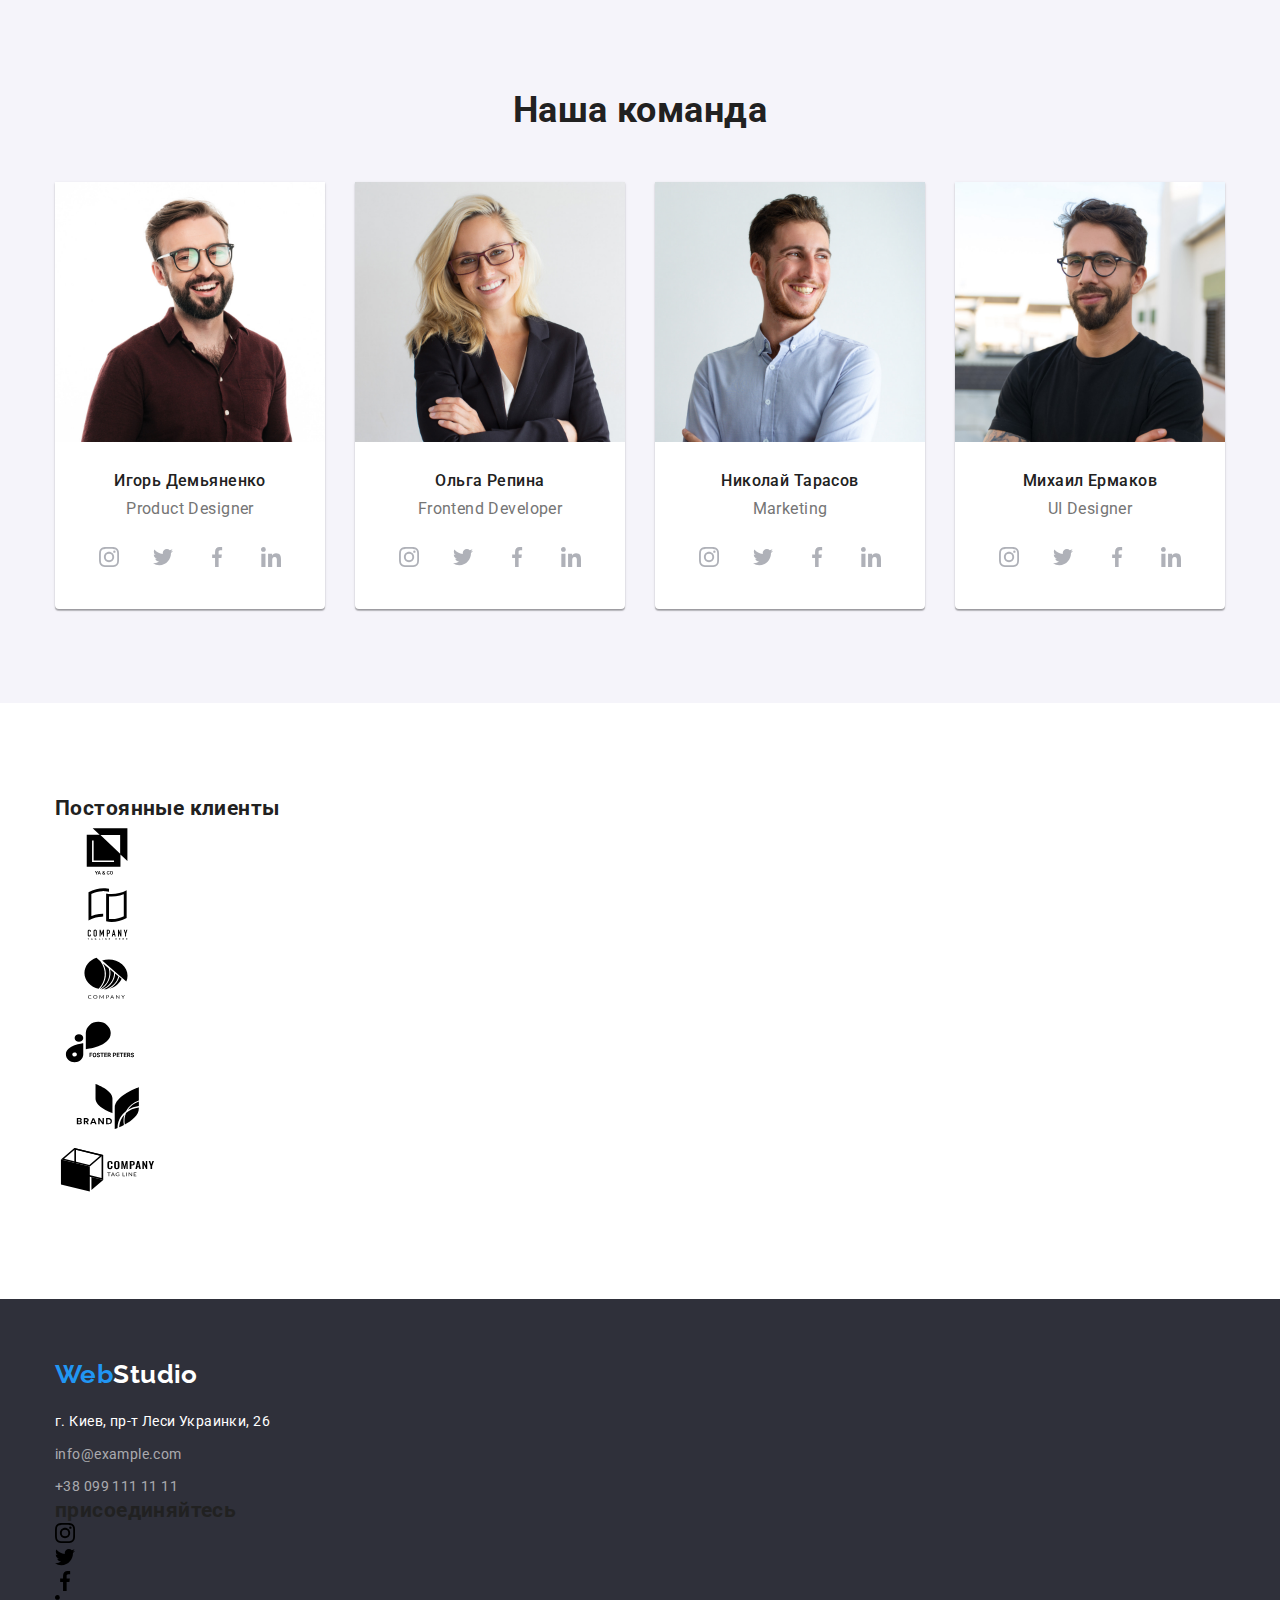
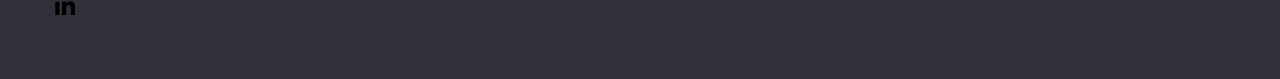
==== commit 333664f7: "Update index.html" ====
--- a/index.html
+++ b/index.html
@@ -274,22 +274,110 @@
                 </ul>
             </div>
         </section>
+        <!-- Наши клиенты -->
+        <section class="clients section">
+            <div class="container">
+            <h2 class="clients-title">Постоянные клиенты</h2>
+            <ul class="clients-list list">
+                <li class="clients-item">
+                    <a class="clients-link clients-link-company-1" href="" aria-label="YA&CO">
+                        <svg class="clients-icons" width="106" height="60">
+                            <use href="./images/icons.svg#company-1"></use>
+                        </svg>
+                    </a>
+                </li>
+                <li class="clients-item">
+                    <a class="clients-link clients-link-company-2" href="" aria-label="Company Tagline Here">
+                        <svg class="clients-icons" width="106" height="60">
+                            <use href="./images/icons.svg#company-2"></use>
+                        </svg>
+                    </a>
+                </li>
+                <li class="clients-item">
+                    <a class="clients-link clients-link-company-3" href="" aria-label="Company">
+                        <svg class="clients-icons" width="106" height="60">
+                            <use href="./images/icons.svg#company-3"></use>
+                        </svg>
+                    </a>
+                </li>
+                <li class="clients-item">
+                    <a class="clients-link clients-link-company-4" href="" aria-label="Foster Peters">
+                        <svg class="clients-icons" width="106" height="60">
+                            <use href="./images/icons.svg#company-4"></use>
+                        </svg>
+                    </a>
+                </li>
+                <li class="clients-item">
+                    <a class="clients-link clients-link-company-5" href="" aria-label="Brand">
+                        <svg class="clients-icons" width="106" height="60">
+                            <use href="./images/icons.svg#company-5"></use>
+                        </svg>
+                    </a>
+                </li>
+                <li class="clients-item">
+                    <a class="clients-link clients-link-company-6" href="" aria-label="Company Tag Line">
+                        <svg class="clients-icons" width="106" height="60">
+                            <use href="./images/icons.svg#company-6"></use>
+                        </svg>
+                    </a>
+                </li>
+            </ul>
+
+</div>
+        </section>
     </main>
     <!-- Подвал сайта (контакты) -->
     <footer class="footer">
         <div class="container">
-            <a class="logo logo-footer" href="./index.html">Web<span class="logo-item-footer">Studio</span></a>
-            <address class="loc" id="contacts">
-                г. Киев, пр-т Леси Украинки, 26
-                <ul class="contacts-list list">
-                    <li class="contacts-item">
-                        <a class="contacts-link" href="mailto:info@example.com">info@example.com</a>
-                    </li>
-                    <li class="contacts-item">
-                        <a class="contacts-link" href="tel:+380991111111">+38 099 111 11 11</a>
-                    </li>
-                </ul>
-            </address>
+            <div class="footer-content">
+                <div class="footer-address">
+                    <a class="logo logo-footer" href="./index.html">Web<span class="logo-item-footer">Studio</span></a>
+                        <address class="loc" id="contacts">
+                            г. Киев, пр-т Леси Украинки, 26
+                            <ul class="contacts-list list">
+                                <li class="contacts-item">
+                                    <a class="contacts-link" href="mailto:info@example.com">info@example.com</a>
+                                </li>
+                                <li class="contacts-item">
+                                    <a class="contacts-link" href="tel:+380991111111">+38 099 111 11 11</a>
+                                </li>
+                            </ul>
+                        </address>
+                </div>
+                <div class="join">
+                    <h2 class="footer-title">присоединяйтесь</h2>
+                    <ul class="footer-solials-list list">
+                        <li class="footer-solials-item">
+                            <a class="footer-solials-link" href="" aria-label="Instagram">
+                                <svg class="footer-solials-icons" width="20" height="20">
+                                    <use href="./images/icons.svg#instagram"></use>
+                                </svg>
+                            </a>
+                        </li>
+                        <li class="footer-solials-item">
+                            <a class="footer-solials-link" href="" aria-label="Twitter">
+                                <svg class="footer-solials-icons" width="20" height="20">
+                                    <use href="./images/icons.svg#twitter"></use>
+                                </svg>
+                            </a>
+                        </li>
+                        <li class="footer-solials-item">
+                            <a class="footer-solials-link" href="" aria-label="Facebook">
+                                <svg class="footer-solials-icons" width="20" height="20">
+                                    <use href="./images/icons.svg#facebook"></use>
+                                </svg>
+                            </a>
+                        </li>
+                        <li class="footer-solials-item">
+                            <a class="footer-solials-link" href="" aria-label="LindedIn">
+                                <svg class="footer-solials-icons" width="20" height="20">
+                                    <use href="./images/icons.svg#linkedin"></use>
+                                </svg>
+                            </a>
+                        </li>
+                    </ul>
+                </div>
+            </div>
         </div>
     </footer>
 </body>
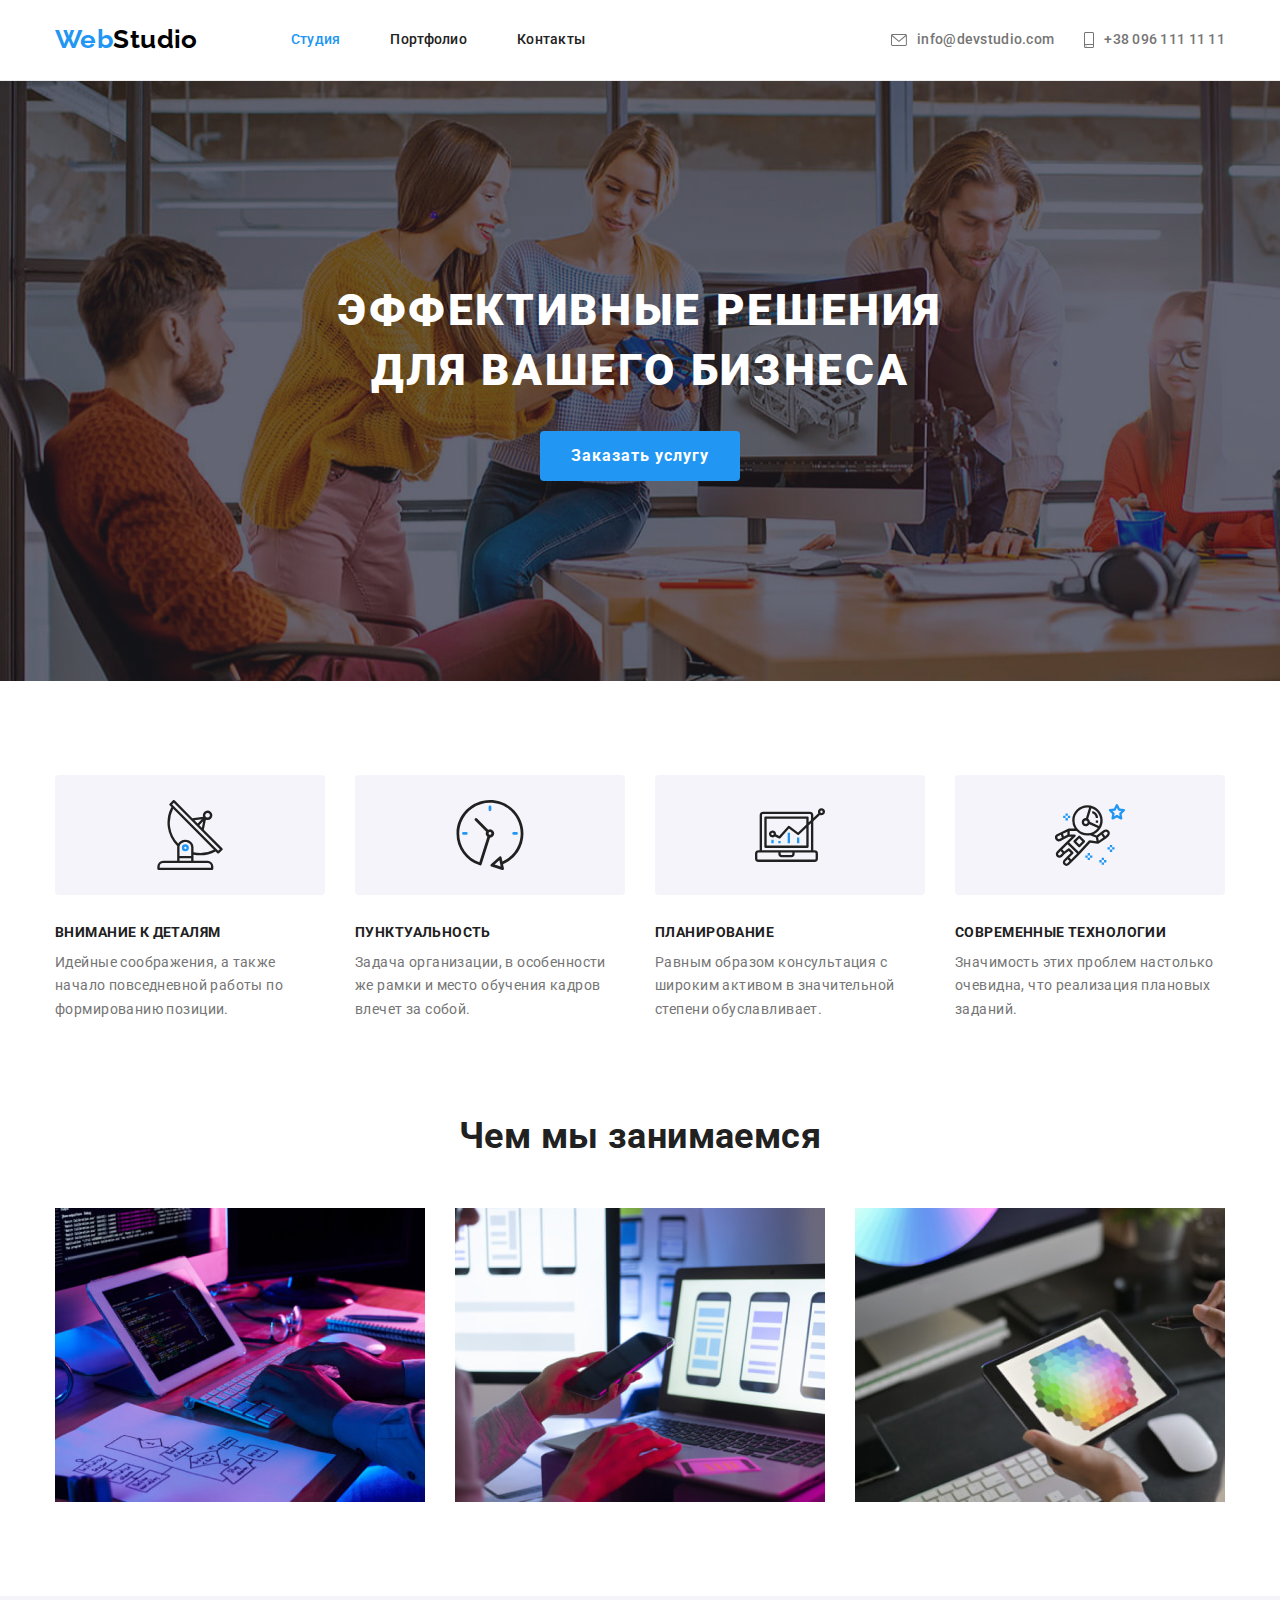
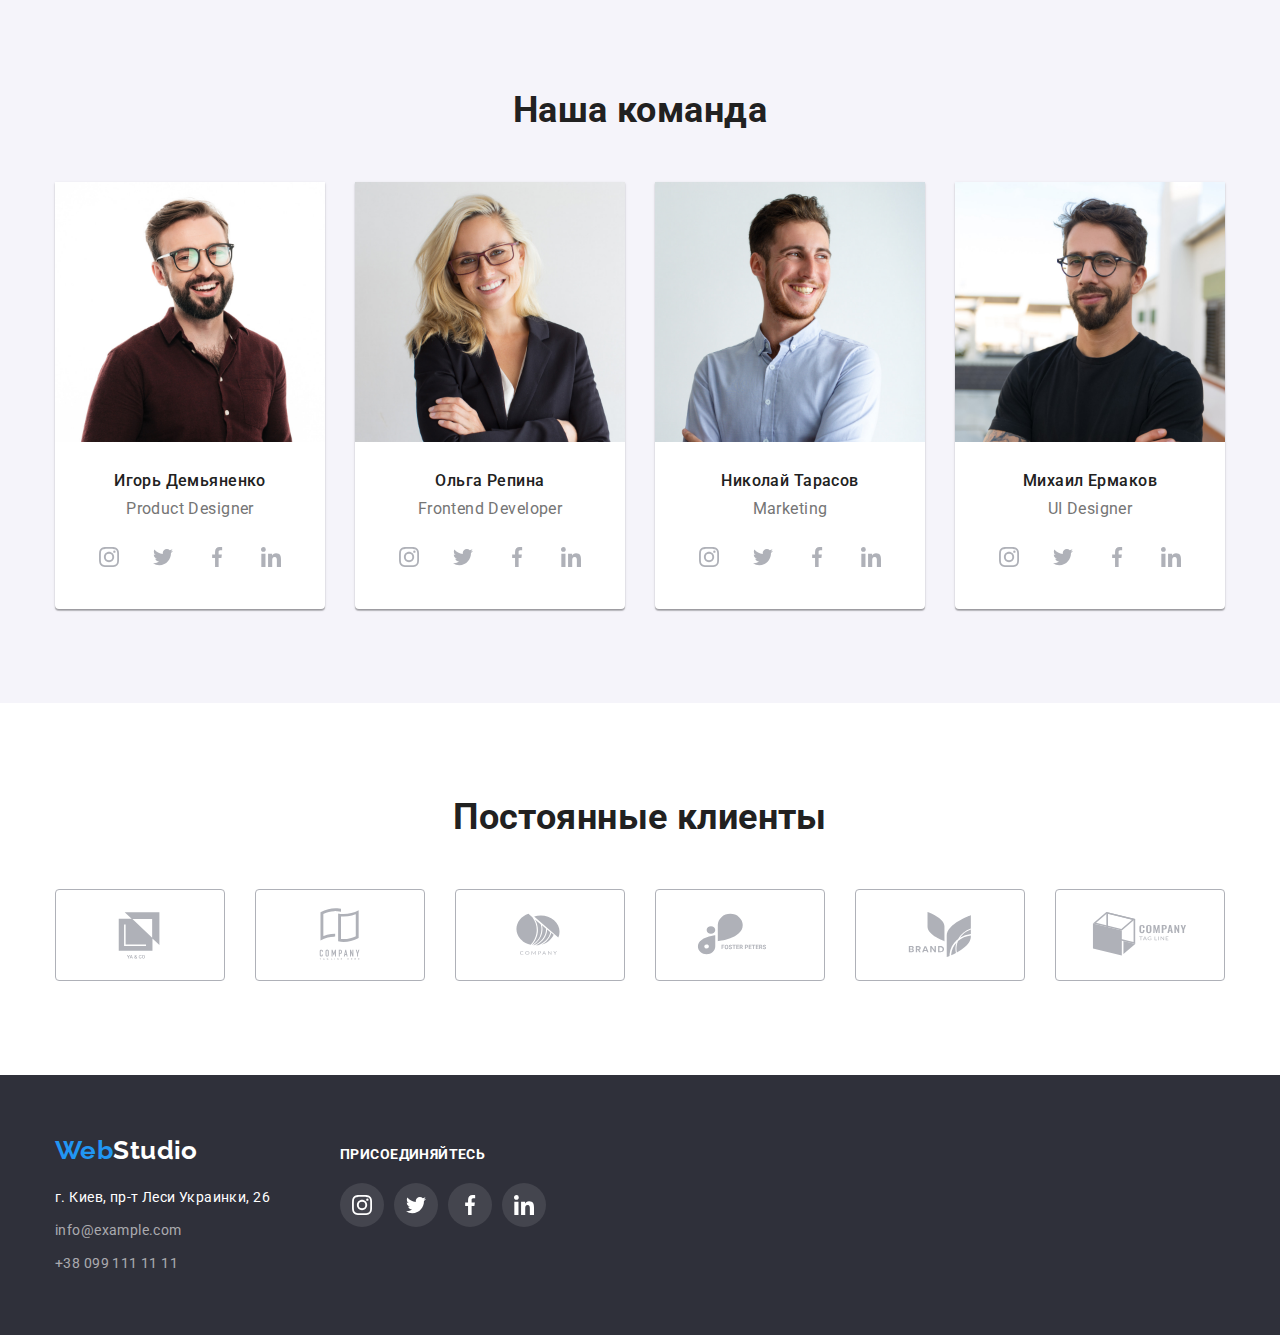
==== commit dbfda996: "Update index.html" ====
--- a/index.html
+++ b/index.html
@@ -35,19 +35,19 @@
             </nav>
             <ul class="nav-list-contacts list">
                 <li class="nav-item-contacts">
-                    <a class="nav-icon-link" href="mailto:info@devstudio.com">
+                    <a class="nav-link-contacts" href="mailto:info@devstudio.com">
                         <svg class="nav-icon" width="16" height="12">
                             <use href="./images/icons.svg#envelope"></use>
                         </svg>
-                        <a class="nav-link-contacts" href="mailto:info@devstudio.com">info@devstudio.com</a>
+                        info@devstudio.com
                     </a>
                 </li>
                 <li class="nav-item-contacts">
-                    <a class="nav-icon-link" href="tel:+38096111111">
+                    <a class="nav-link-contacts" href="tel:+38096111111">
                         <svg class="nav-icon" width="10" height="16">
                             <use href="./images/icons.svg#smartphone"></use>
                         </svg>
-                    <a class="nav-link-contacts" href="tel:+38096111111">+38 096 111 11 11</a>
+                        +38 096 111 11 11
                     </a>
                 </li>
             </ul>
@@ -141,28 +141,28 @@
                         <div class="team-content">
                             <h3 class="subtitle-team">Игорь Демьяненко</h3>
                             <p class="team-txt">Product Designer</p>
-                            <ul class="solials-list list">
-                                <li class="solials-item">
-                                    <a class="solials-link solials-link-instagram" href="">
-                                    <svg class="solials-icons" widht="20" height="20">
+                            <ul class="socials-list list">
+                                <li class="socials-item">
+                                    <a class="socials-link socials-link-instagram" href="">
+                                    <svg class="socials-icons" widht="20" height="20">
                                         <use href="./images/icons.svg#instagram"></use>
                                     </svg></a>
                                 </li>
-                                <li class="solials-item">
-                                    <a class="solials-link solials-link-twitter" href="" aria-label="Twitter">
-                                    <svg class="solials-icons" widht="20" height="20">
+                                <li class="socials-item">
+                                    <a class="socials-link socials-link-twitter" href="" aria-label="Twitter">
+                                    <svg class="socials-icons" widht="20" height="20">
                                         <use href="./images/icons.svg#twitter"></use>
                                     </svg></a>
                                 </li>
-                                <li class="solials-item">
-                                    <a class="solials-link solials-link-facebook" href="" aria-label="Facebook">
-                                    <svg class="solials-icons" widht="20" height="20">
+                                <li class="socials-item">
+                                    <a class="socials-link socials-link-facebook" href="" aria-label="Facebook">
+                                    <svg class="socials-icons" widht="20" height="20">
                                         <use href="./images/icons.svg#facebook"></use>
                                     </svg></a>
                                 </li>
-                                <li class="solials-item">
-                                    <a class="solials-link solials-link-linkedin" href="" aria-label="LindedIn">
-                                    <svg class="solials-icons" widht="20" height="20">
+                                <li class="socials-item">
+                                    <a class="socials-link socials-link-linkedin" href="" aria-label="LindedIn">
+                                    <svg class="socials-icons" widht="20" height="20">
                                         <use href="./images/icons.svg#linkedin"></use>
                                     </svg></a>
                                 </li>
@@ -175,28 +175,28 @@
                         <div class="team-content">
                             <h3 class="subtitle-team">Ольга Репина</h3>
                             <p class="team-txt">Frontend Developer</p>
-                            <ul class="solials-list list">
-                                <li class="solials-item">
-                                    <a class="solials-link solials-link-instagram" href="">
-                                    <svg class="solials-icons" widht="20" height="20">
+                            <ul class="socials-list list">
+                                <li class="socials-item">
+                                    <a class="socials-link socials-link-instagram" href="">
+                                    <svg class="socials-icons" widht="20" height="20">
                                         <use href="./images/icons.svg#instagram"></use>
                                     </svg></a>
                                 </li>
-                                <li class="solials-item">
-                                    <a class="solials-link solials-link-twitter" href="" aria-label="Twitter">
-                                    <svg class="solials-icons" widht="20" height="20">
+                                <li class="socials-item">
+                                    <a class="socials-link socials-link-twitter" href="" aria-label="Twitter">
+                                    <svg class="socials-icons" widht="20" height="20">
                                         <use href="./images/icons.svg#twitter"></use>
                                     </svg></a>
                                 </li>
-                                <li class="solials-item">
-                                    <a class="solials-link solials-link-facebook" href="" aria-label="Facebook">
-                                    <svg class="solials-icons" widht="20" height="20">
+                                <li class="socials-item">
+                                    <a class="socials-link socials-link-facebook" href="" aria-label="Facebook">
+                                    <svg class="socials-icons" widht="20" height="20">
                                         <use href="./images/icons.svg#facebook"></use>
                                     </svg></a>
                                 </li>
-                                <li class="solials-item">
-                                    <a class="solials-link solials-link-linkedin" href="" aria-label="LindedIn">
-                                    <svg class="solials-icons" widht="20" height="20">
+                                <li class="socials-item">
+                                    <a class="socials-link socials-link-linkedin" href="" aria-label="LindedIn">
+                                    <svg class="socials-icons" widht="20" height="20">
                                         <use href="./images/icons.svg#linkedin"></use>
                                     </svg></a>
                                 </li>
@@ -209,28 +209,28 @@
                         <div class="team-content">
                             <h3 class="subtitle-team">Николай Тарасов</h3>
                             <p class="team-txt">Marketing</p>
-                            <ul class="solials-list list">
-                                <li class="solials-item">
-                                    <a class="solials-link solials-link-instagram" href="">
-                                    <svg class="solials-icons" widht="20" height="20">
+                            <ul class="socials-list list">
+                                <li class="socials-item">
+                                    <a class="socials-link socials-link-instagram" href="">
+                                    <svg class="socials-icons" widht="20" height="20">
                                         <use href="./images/icons.svg#instagram"></use>
                                     </svg></a>
                                 </li>
-                                <li class="solials-item">
-                                    <a class="solials-link solials-link-twitter" href="" aria-label="Twitter">
-                                    <svg class="solials-icons" widht="20" height="20">
+                                <li class="socials-item">
+                                    <a class="socials-link socials-link-twitter" href="" aria-label="Twitter">
+                                    <svg class="socials-icons" widht="20" height="20">
                                         <use href="./images/icons.svg#twitter"></use>
                                     </svg></a>
                                 </li>
-                                <li class="solials-item">
-                                    <a class="solials-link solials-link-facebook" href="" aria-label="Facebook">
-                                    <svg class="solials-icons" widht="20" height="20">
+                                <li class="socials-item">
+                                    <a class="socials-link socials-link-facebook" href="" aria-label="Facebook">
+                                    <svg class="socials-icons" widht="20" height="20">
                                         <use href="./images/icons.svg#facebook"></use>
                                     </svg></a>
                                 </li>
-                                <li class="solials-item">
-                                    <a class="solials-link solials-link-linkedin" href="" aria-label="LindedIn">
-                                    <svg class="solials-icons" widht="20" height="20">
+                                <li class="socials-item">
+                                    <a class="socials-link socials-link-linkedin" href="" aria-label="LindedIn">
+                                    <svg class="socials-icons" widht="20" height="20">
                                         <use href="./images/icons.svg#linkedin"></use>
                                     </svg></a>
                                 </li>
@@ -243,28 +243,28 @@
                         <div class="team-content">
                             <h3 class="subtitle-team">Михаил Ермаков</h3>
                             <p class="team-txt">UI Designer</p>
-                            <ul class="solials-list list">
-                                <li class="solials-item">
-                                    <a class="solials-link solials-link-instagram" href="">
-                                    <svg class="solials-icons" widht="20" height="20">
+                            <ul class="socials-list list">
+                                <li class="socials-item">
+                                    <a class="socials-link socials-link-instagram" href="">
+                                    <svg class="socials-icons" widht="20" height="20">
                                         <use href="./images/icons.svg#instagram"></use>
                                     </svg></a>
                                 </li>
-                                <li class="solials-item">
-                                    <a class="solials-link solials-link-twitter" href="" aria-label="Twitter">
-                                    <svg class="solials-icons" widht="20" height="20">
+                                <li class="socials-item">
+                                    <a class="socials-link socials-link-twitter" href="" aria-label="Twitter">
+                                    <svg class="socials-icons" widht="20" height="20">
                                         <use href="./images/icons.svg#twitter"></use>
                                     </svg></a>
                                 </li>
-                                <li class="solials-item">
-                                    <a class="solials-link solials-link-facebook" href="" aria-label="Facebook">
-                                    <svg class="solials-icons" widht="20" height="20">
+                                <li class="socials-item">
+                                    <a class="socials-link socials-link-facebook" href="" aria-label="Facebook">
+                                    <svg class="socials-icons" widht="20" height="20">
                                         <use href="./images/icons.svg#facebook"></use>
                                     </svg></a>
                                 </li>
-                                <li class="solials-item">
-                                    <a class="solials-link solials-link-linkedin" href="" aria-label="LindedIn">
-                                    <svg class="solials-icons" widht="20" height="20">
+                                <li class="socials-item">
+                                    <a class="socials-link socials-link-linkedin" href="" aria-label="LindedIn">
+                                    <svg class="socials-icons" widht="20" height="20">
                                         <use href="./images/icons.svg#linkedin"></use>
                                     </svg></a>
                                 </li>
@@ -328,55 +328,53 @@
     </main>
     <!-- Подвал сайта (контакты) -->
     <footer class="footer">
-        <div class="container">
-            <div class="footer-content">
-                <div class="footer-address">
-                    <a class="logo logo-footer" href="./index.html">Web<span class="logo-item-footer">Studio</span></a>
-                        <address class="loc" id="contacts">
-                            г. Киев, пр-т Леси Украинки, 26
-                            <ul class="contacts-list list">
-                                <li class="contacts-item">
-                                    <a class="contacts-link" href="mailto:info@example.com">info@example.com</a>
-                                </li>
-                                <li class="contacts-item">
-                                    <a class="contacts-link" href="tel:+380991111111">+38 099 111 11 11</a>
-                                </li>
-                            </ul>
-                        </address>
-                </div>
-                <div class="join">
-                    <h2 class="footer-title">присоединяйтесь</h2>
-                    <ul class="footer-solials-list list">
-                        <li class="footer-solials-item">
-                            <a class="footer-solials-link" href="" aria-label="Instagram">
-                                <svg class="footer-solials-icons" width="20" height="20">
-                                    <use href="./images/icons.svg#instagram"></use>
-                                </svg>
-                            </a>
-                        </li>
-                        <li class="footer-solials-item">
-                            <a class="footer-solials-link" href="" aria-label="Twitter">
-                                <svg class="footer-solials-icons" width="20" height="20">
-                                    <use href="./images/icons.svg#twitter"></use>
-                                </svg>
-                            </a>
-                        </li>
-                        <li class="footer-solials-item">
-                            <a class="footer-solials-link" href="" aria-label="Facebook">
-                                <svg class="footer-solials-icons" width="20" height="20">
-                                    <use href="./images/icons.svg#facebook"></use>
-                                </svg>
-                            </a>
-                        </li>
-                        <li class="footer-solials-item">
-                            <a class="footer-solials-link" href="" aria-label="LindedIn">
-                                <svg class="footer-solials-icons" width="20" height="20">
-                                    <use href="./images/icons.svg#linkedin"></use>
-                                </svg>
-                            </a>
-                        </li>
-                    </ul>
-                </div>
+        <div class="container footer-content">
+            <div class="footer-address">
+                <a class="logo logo-footer" href="./index.html">Web<span class="logo-item-footer">Studio</span></a>
+                    <address class="loc" id="contacts">
+                        г. Киев, пр-т Леси Украинки, 26
+                        <ul class="contacts-list list">
+                            <li class="contacts-item">
+                                <a class="contacts-link" href="mailto:info@example.com">info@example.com</a>
+                            </li>
+                            <li class="contacts-item">
+                                <a class="contacts-link" href="tel:+380991111111">+38 099 111 11 11</a>
+                            </li>
+                        </ul>
+                    </address>
+            </div>
+            <div class="join">
+                <h2 class="footer-title">присоединяйтесь</h2>
+                <ul class="footer-socials-list list">
+                    <li class="footer-socials-item">
+                        <a class="footer-socials-link" href="" aria-label="Instagram">
+                            <svg class="footer-socials-icons" width="20" height="20">
+                                <use href="./images/icons.svg#instagram"></use>
+                            </svg>
+                        </a>
+                    </li>
+                    <li class="footer-socials-item">
+                        <a class="footer-socials-link" href="" aria-label="Twitter">
+                            <svg class="footer-socials-icons" width="20" height="20">
+                                <use href="./images/icons.svg#twitter"></use>
+                            </svg>
+                        </a>
+                    </li>
+                    <li class="footer-socials-item">
+                        <a class="footer-socials-link" href="" aria-label="Facebook">
+                            <svg class="footer-socials-icons" width="20" height="20">
+                                <use href="./images/icons.svg#facebook"></use>
+                            </svg>
+                        </a>
+                    </li>
+                    <li class="footer-socials-item">
+                        <a class="footer-socials-link" href="" aria-label="LindedIn">
+                            <svg class="footer-socials-icons" width="20" height="20">
+                                <use href="./images/icons.svg#linkedin"></use>
+                            </svg>
+                        </a>
+                    </li>
+                </ul>
             </div>
         </div>
     </footer>
--- a/css/styles.css
+++ b/css/styles.css
@@ -131,40 +131,24 @@
 .nav-item-contacts {
   display: flex;
 }
-.nav-icon-link {
+.nav-link-contacts {
   display: flex;
   align-items: center;
   padding-top: 32px;
   padding-bottom: 32px;
+  text-decoration: none;
+
+  font-weight: 500;
+  letter-spacing: 0.02em;
   color: var(--secondary-text-color);
-}
-.nav-icon-link + .nav-link-contacts {
-  margin-left: 10px;
-}
-.nav-link-contacts {
-  display: flex;
-  align-items: center;
-  padding-top: 32px;
-  padding-bottom: 32px;
-
-  font-weight: 500;
-  font-size: 14px;
-  line-height: 1.14;
-  letter-spacing: 0.02em;
-  text-decoration: none;
-
-  color: var(--secondary-text-color);
-}
-.nav-item-contacts:hover .nav-icon-link,
-.nav-item-contacts:focus .nav-icon-link {
-  color: var(--accent-color);
-}
-.nav-item-contacts:hover .nav-link-contacts,
-.nav-item-contacts:focus .nav-link-contacts {
-  color: var(--accent-color);
 }
 .nav-icon {
   fill: currentColor;
+  margin-right: 10px;
+}
+.nav-link-contacts:hover,
+.nav-link-contacts:focus {
+  color: var(--accent-color);
 }
 
 /* Hero */
@@ -174,14 +158,15 @@
   padding: 200px 0;
 }
 .hero-overlay {
+  max-width: 1600px;
+  margin-left: auto;
+  margin-right: auto;
   background-image: linear-gradient(
       to right,
       rgba(47, 48, 58, 0.4),
       rgba(47, 48, 58, 0.4)
     ),
     url(../images/hero.jpg);
-  background-repeat: no-repeat;
-  background-position: 50% 50%;
 }
 .hero-title {
   max-width: 696px;
@@ -284,7 +269,8 @@
   margin-right: 30px;
 }
 .space-title,
-.team-title {
+.team-title,
+.clients-title {
   margin-bottom: 50px;
 
   font-weight: 700;
@@ -305,7 +291,7 @@
   margin-right: 30px;
 }
 .team-content {
-  padding: 30px 0;
+  padding: 30px 32px;
 }
 .subtitle-team {
   margin-bottom: 10px;
@@ -324,17 +310,15 @@
 
   color: var(--secondary-text-color);
 }
-.solials-list {
-  display: flex;
-  margin-left: 32px;
-  margin-right: 32px;
-}
-
-.solials-list .solials-item:not(:last-child) {
+.socials-list {
+  display: flex;
+}
+
+.socials-list .socials-item:not(:last-child) {
   margin-right: 10px;
 }
 
-.solials-link {
+.socials-link {
   display: flex;
   justify-content: center;
   align-items: center;
@@ -347,22 +331,56 @@
   border-radius: 50%;
 }
 
-.solials-icons {
+.socials-icons {
   display: inline-block;
   fill: #afb1b8;
   width: 20px;
   height: 20px;
 }
 
-.solials-link:hover .solials-icons,
-.solials-link:focus .solials-icons {
+.socials-link:hover .socials-icons,
+.socials-link:focus .socials-icons {
   fill: #fff;
 }
-.solials-link:hover,
-.solials-link:focus {
+.socials-link:hover,
+.socials-link:focus {
   background-color: var(--accent-color);
 }
 
+/* Clients */
+.clients-list {
+  display: flex;
+}
+.clients-item:not(:last-child) {
+  margin-right: 30px;
+}
+.clients-link {
+  display: flex;
+  justify-content: center;
+  align-items: center;
+  text-align: center;
+
+  width: 170px;
+  height: 92px;
+
+  border: 1px solid #afb1b8;
+  border-radius: 4px;
+}
+.clients-icons {
+  display: inline-block;
+  width: 106px;
+  height: 60px;
+  fill: rgba(175, 177, 184, 1);
+}
+.clients-link:hover .clients-icons,
+.clients-link:focus .clients-icons {
+  fill: var(--accent-color);
+}
+.clients-link:hover,
+.clients-link:focus {
+  border: 1px solid var(--accent-color);
+  border-radius: 4px;
+}
 /* Main portfolio.html */
 .portfolio {
   display: flex;
@@ -376,7 +394,7 @@
   margin-right: 8px;
 }
 .filter-btn {
-  padding: 6px 22px 6px 22px;
+  padding: 6px 22px;
   border-radius: 4px;
   border: none;
 
@@ -393,6 +411,8 @@
 .filter-btn:focus {
   color: var(--primary-text-darktheme);
   background-color: var(--accent-color);
+  box-shadow: 0px 3px 1px rgba(0, 0, 0, 0.1), 0px 1px 2px rgba(0, 0, 0, 0.08),
+    0px 2px 2px rgba(0, 0, 0, 0.12);
 }
 .portfolio-list {
   display: flex;
@@ -414,11 +434,18 @@
   border: 1px solid #eeeeee;
   border-top: 0;
 }
-
 .portfolio-link {
+  display: block;
   text-decoration: none;
+
   color: var(--primary-text-color);
 }
+.portfolio-link:hover,
+.portfolio-link:focus {
+  box-shadow: 0px 1px 1px rgba(0, 0, 0, 0.12), 0px 4px 4px rgba(0, 0, 0, 0.06),
+    1px 4px 6px rgba(0, 0, 0, 0.16);
+}
+
 .portfolio-subtitle {
   margin-bottom: 4px;
 
@@ -442,6 +469,10 @@
   padding-top: 60px;
   padding-bottom: 60px;
 }
+.footer-content {
+  display: flex;
+  align-items: baseline;
+}
 .logo-footer {
   display: inline-block;
 }
@@ -465,3 +496,43 @@
 
   color: rgba(255, 255, 255, 0.6);
 }
+.join {
+  margin-left: 70px;
+}
+.footer-title {
+  font-size: 14px;
+  text-transform: uppercase;
+
+  margin-bottom: 20px;
+
+  color: var(--primary-text-darktheme);
+}
+.footer-socials-list {
+  display: flex;
+}
+.footer-socials-list .footer-socials-item:not(:last-child) {
+  margin-right: 10px;
+}
+.footer-socials-link {
+  display: flex;
+  justify-content: center;
+  align-items: center;
+  text-align: center;
+
+  width: 44px;
+  height: 44px;
+
+  background: rgba(255, 255, 255, 0.1);
+  border-radius: 50%;
+}
+
+.footer-socials-icons {
+  display: inline-block;
+  fill: #fff;
+  width: 20px;
+  height: 20px;
+}
+.footer-socials-link:hover,
+.footer-socials-link:focus {
+  background-color: var(--accent-color);
+}
